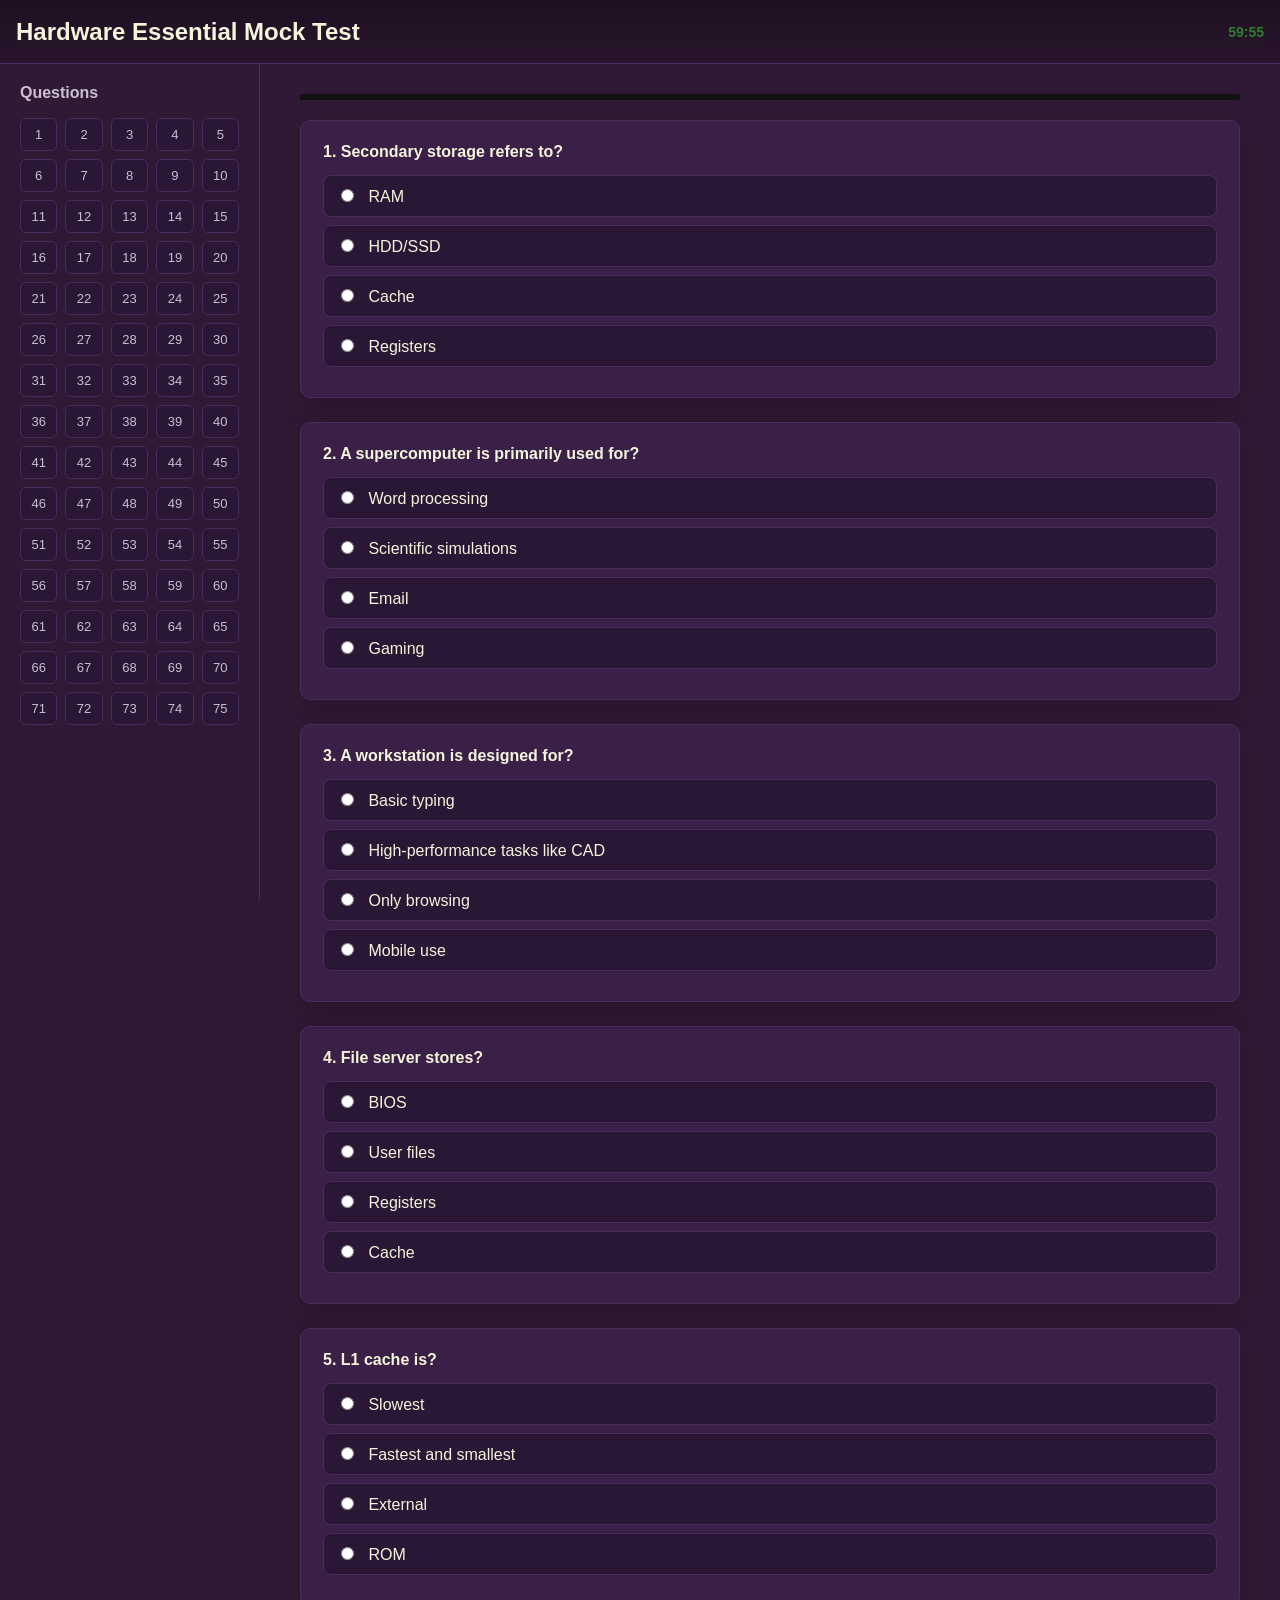
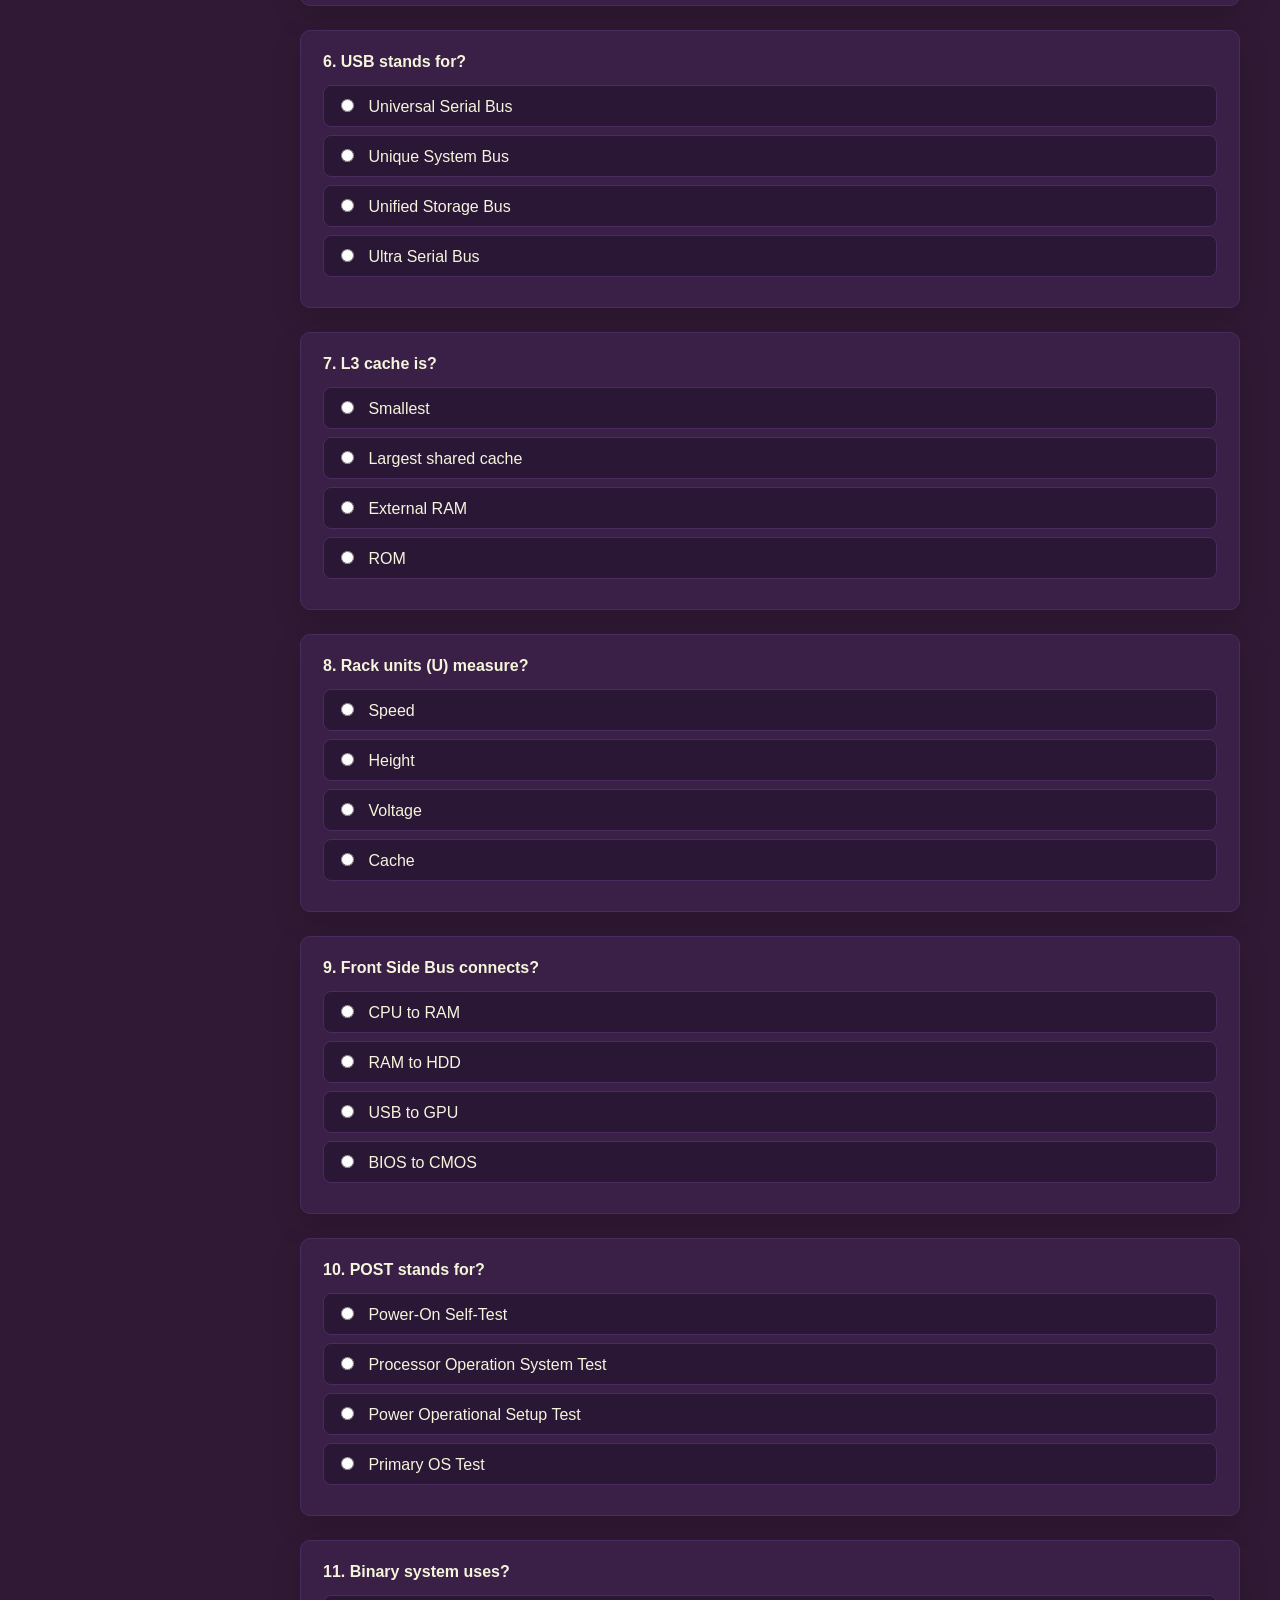
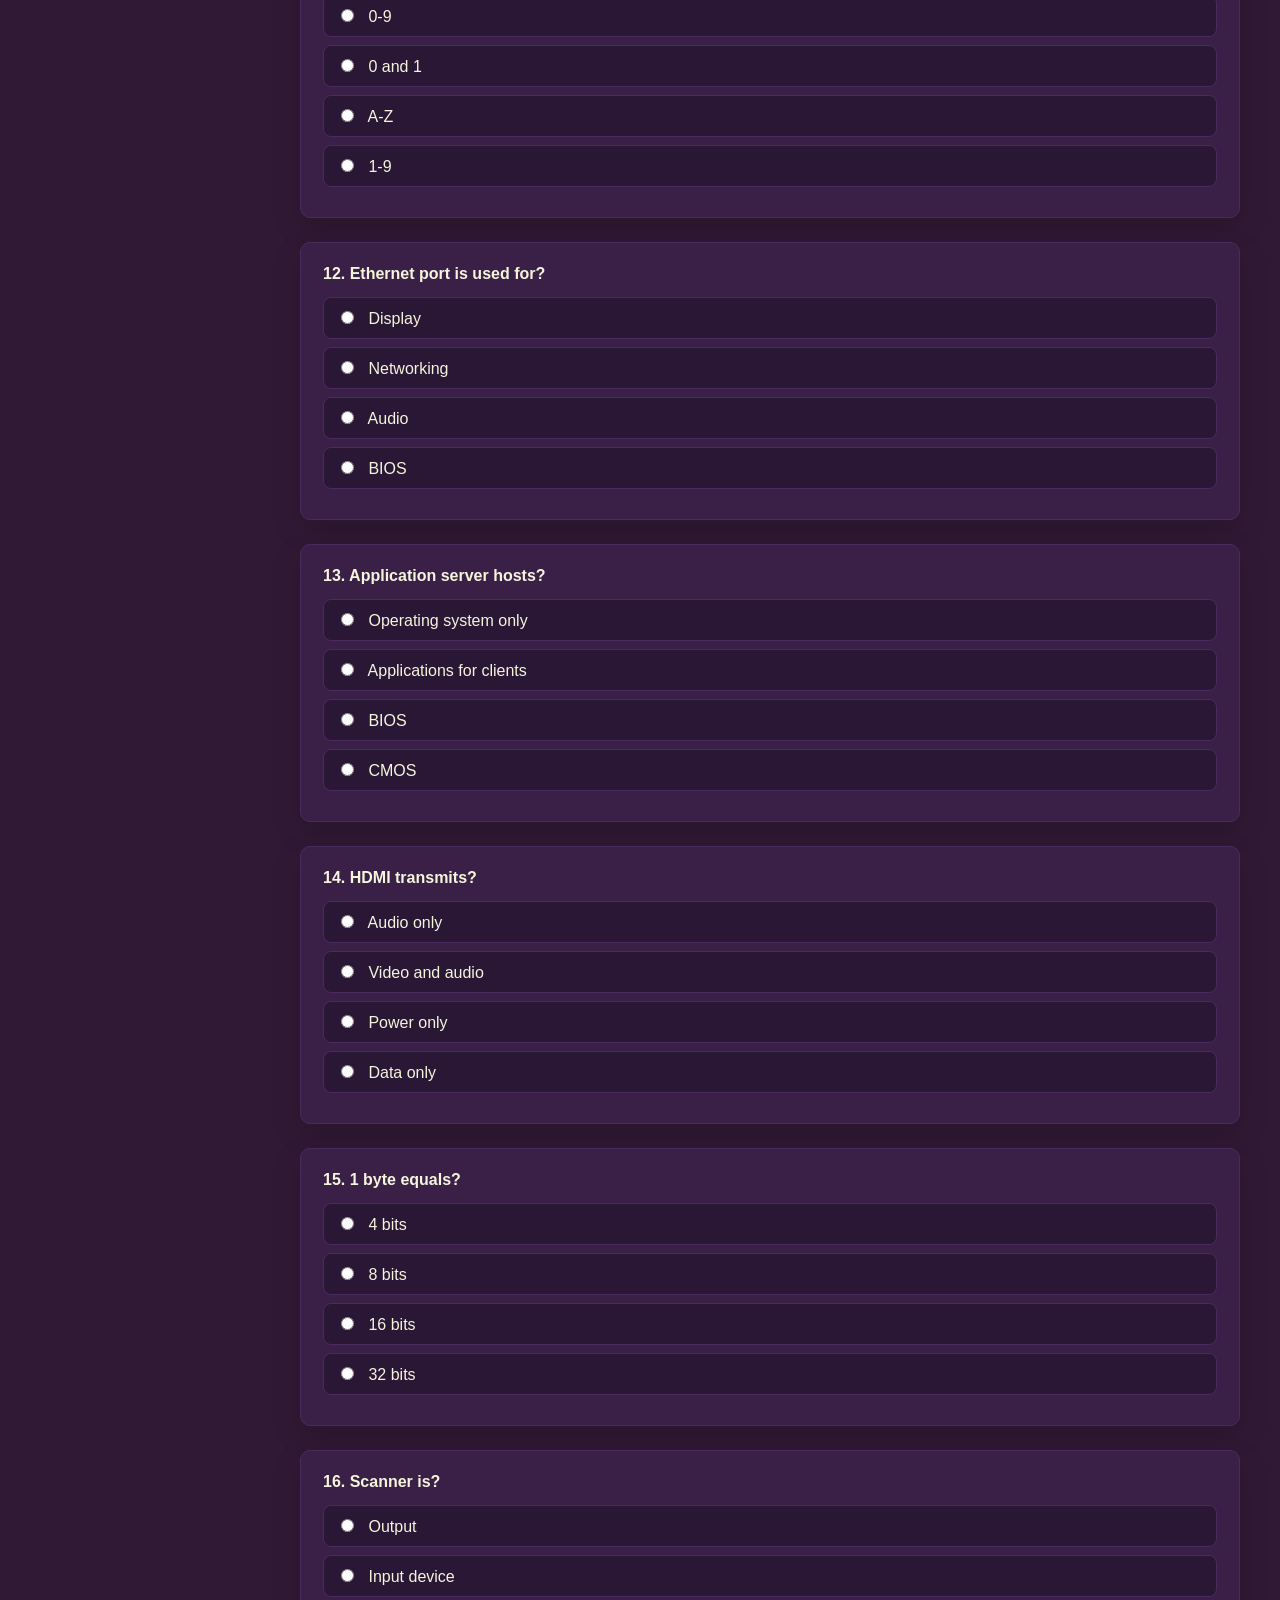
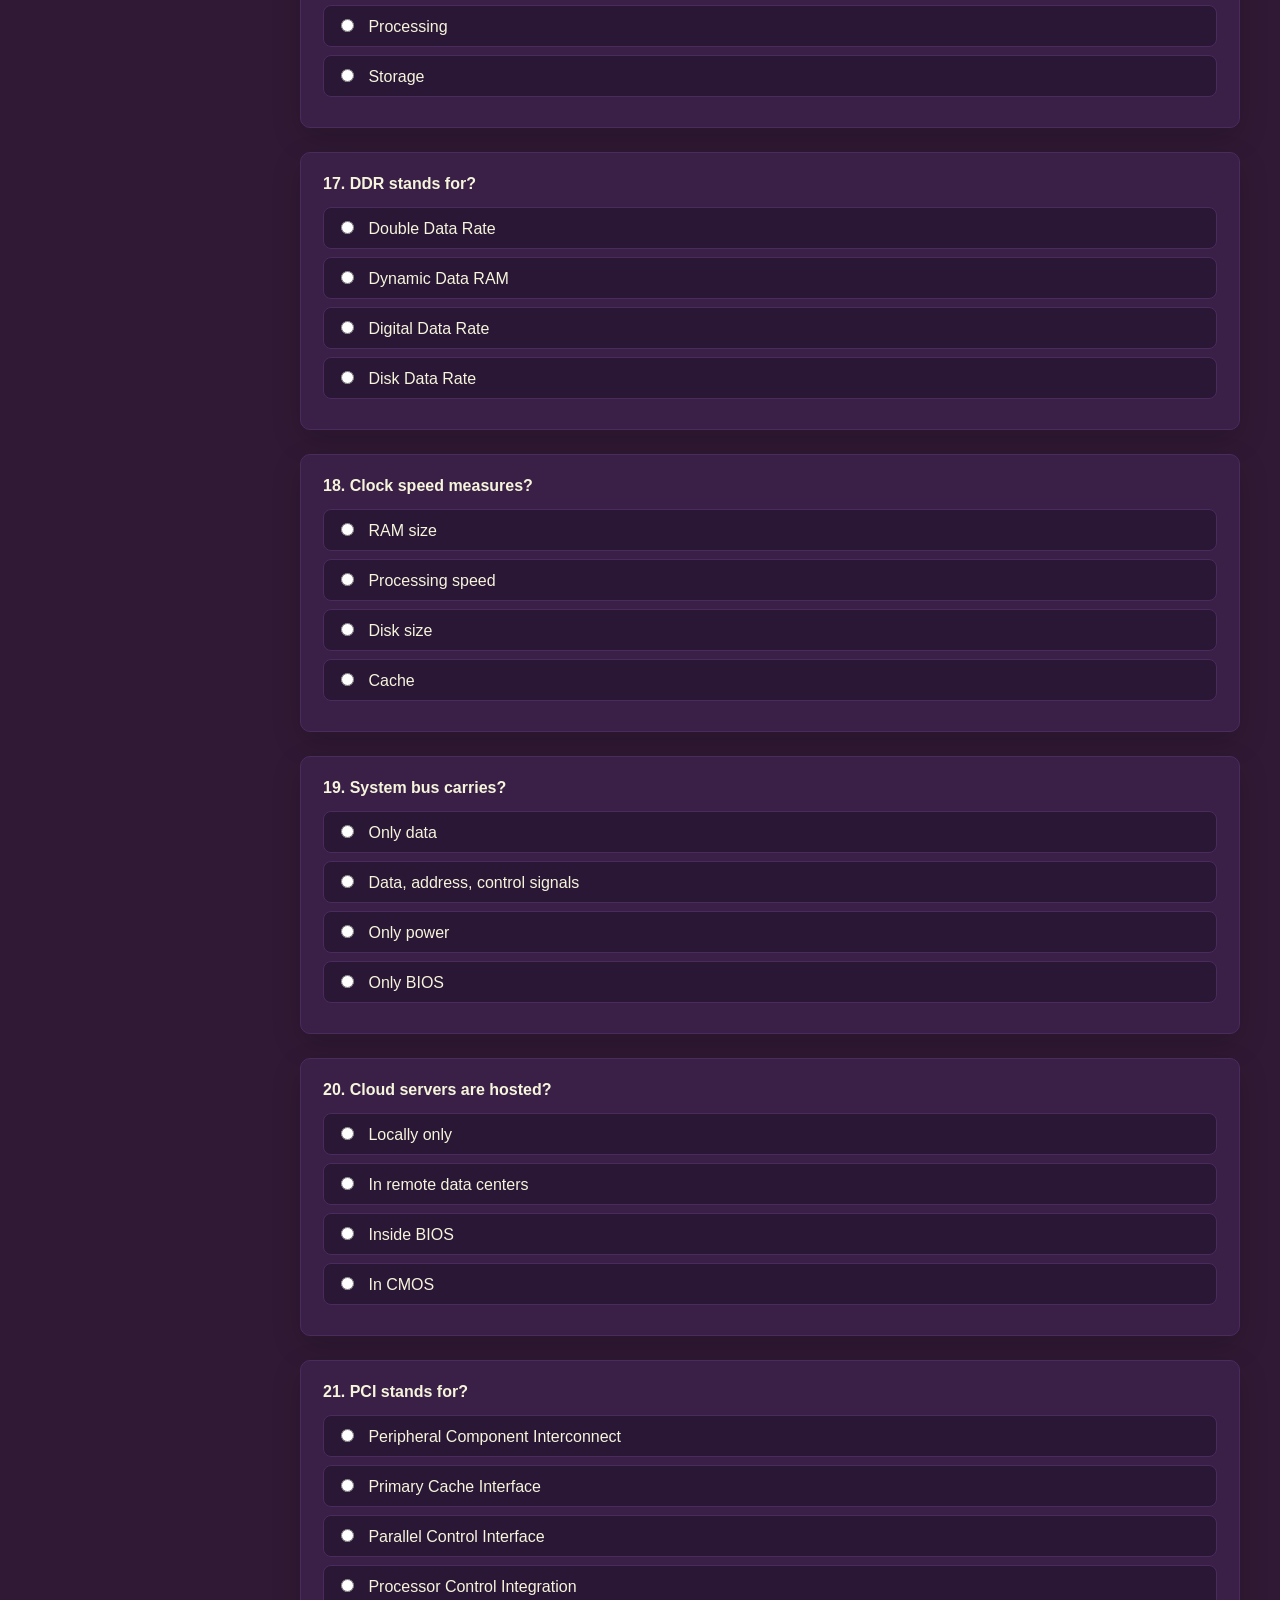
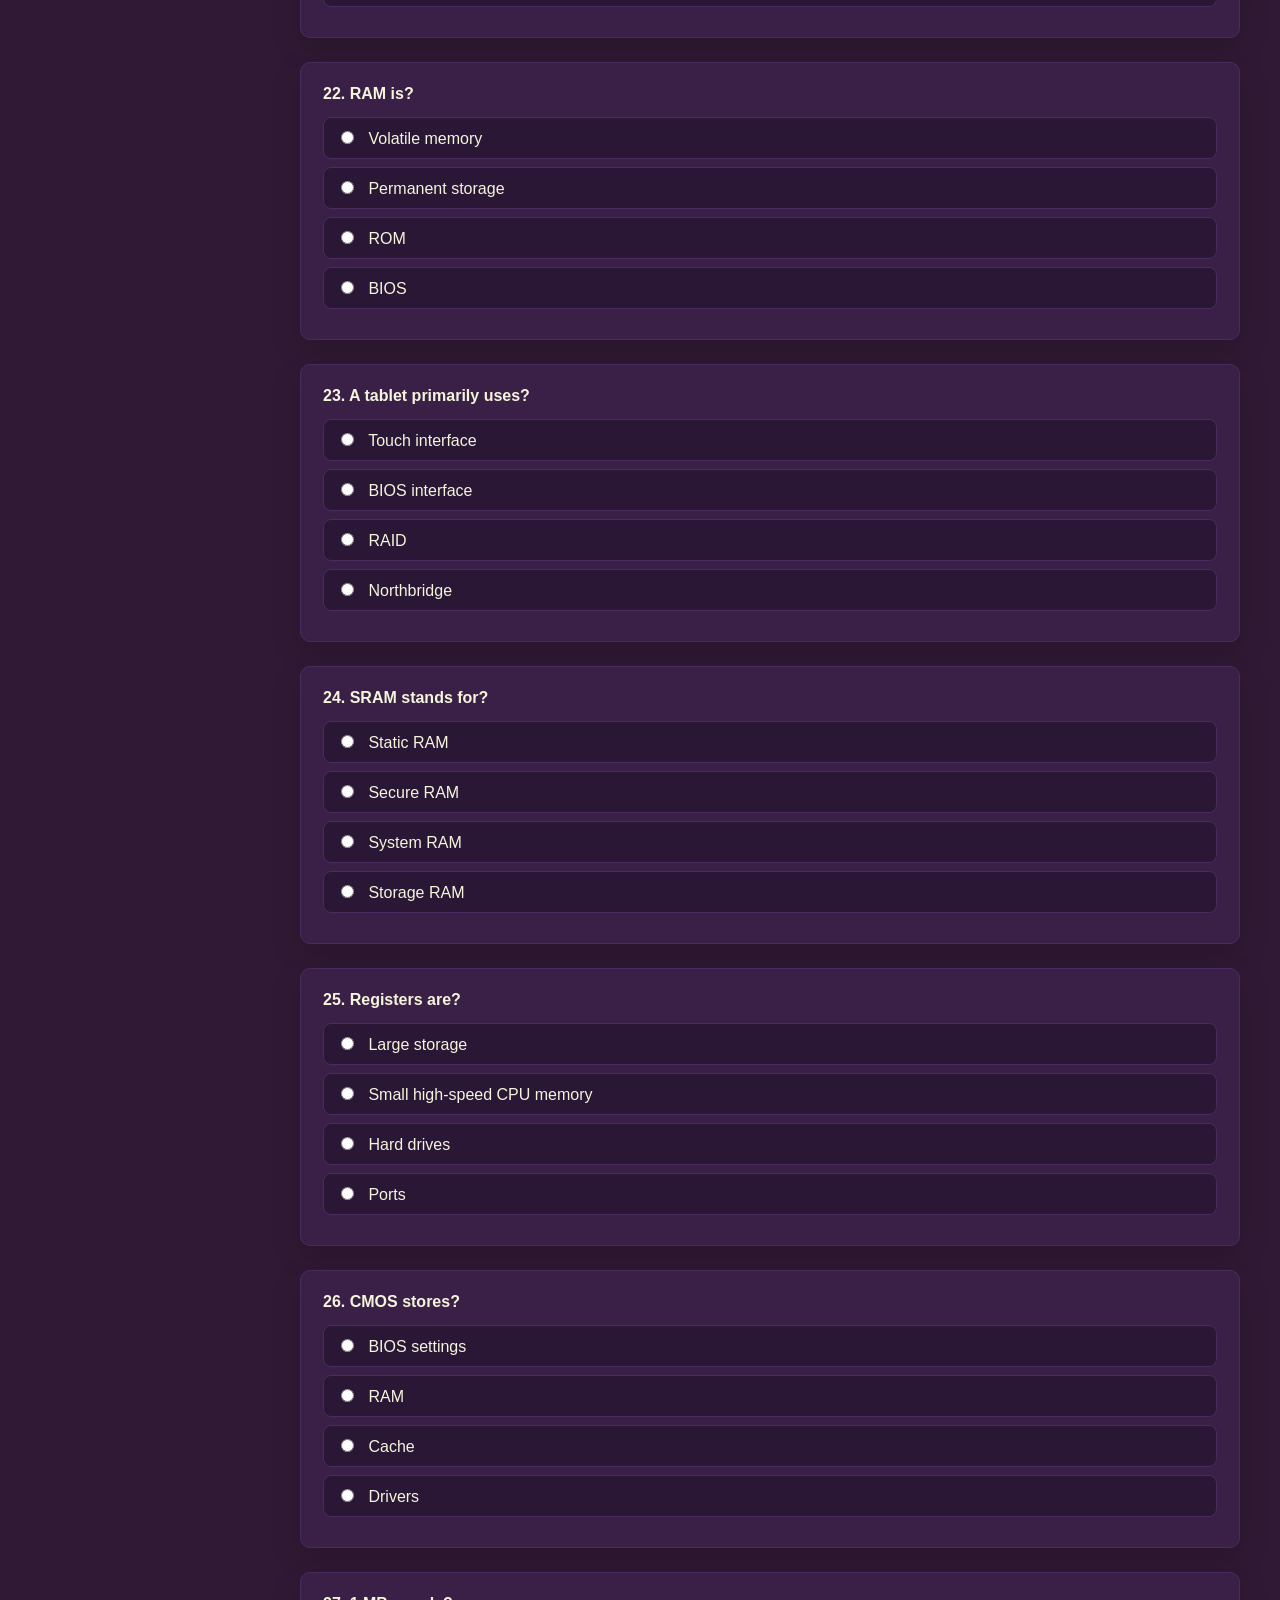
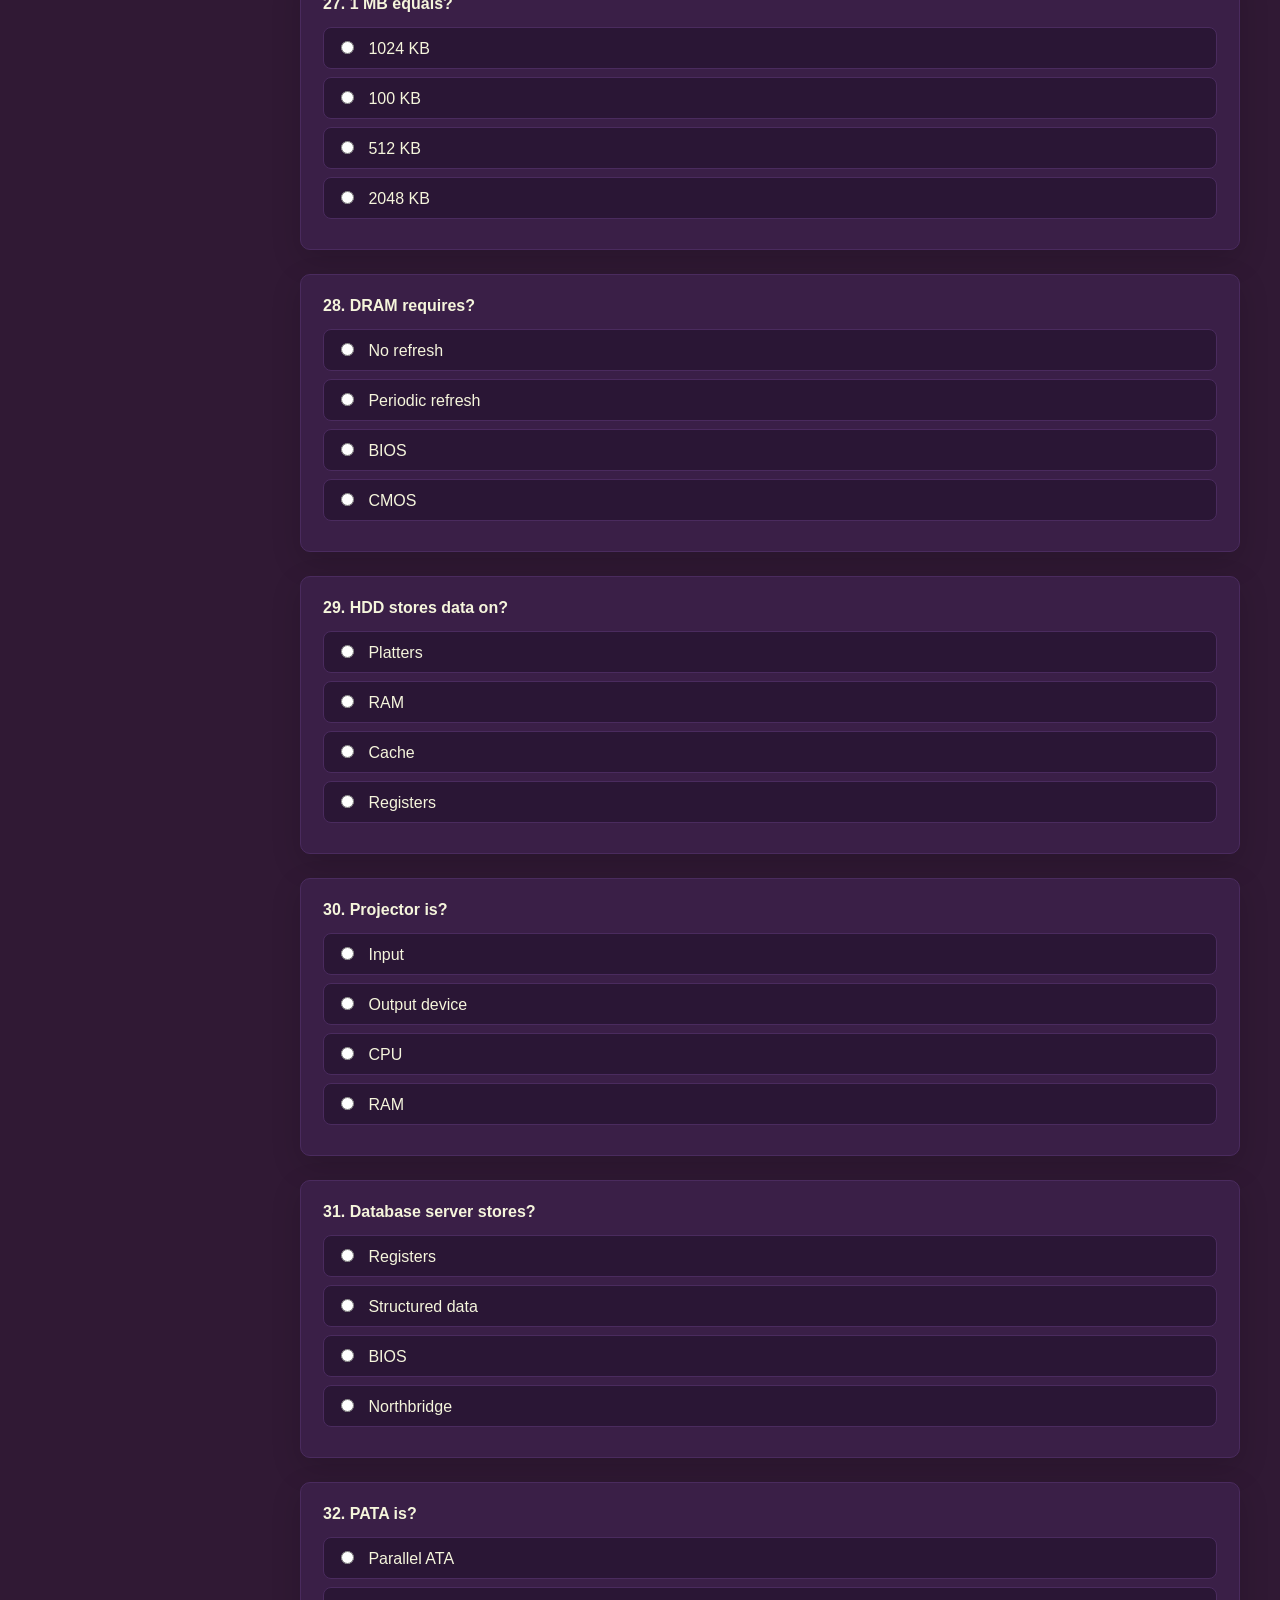
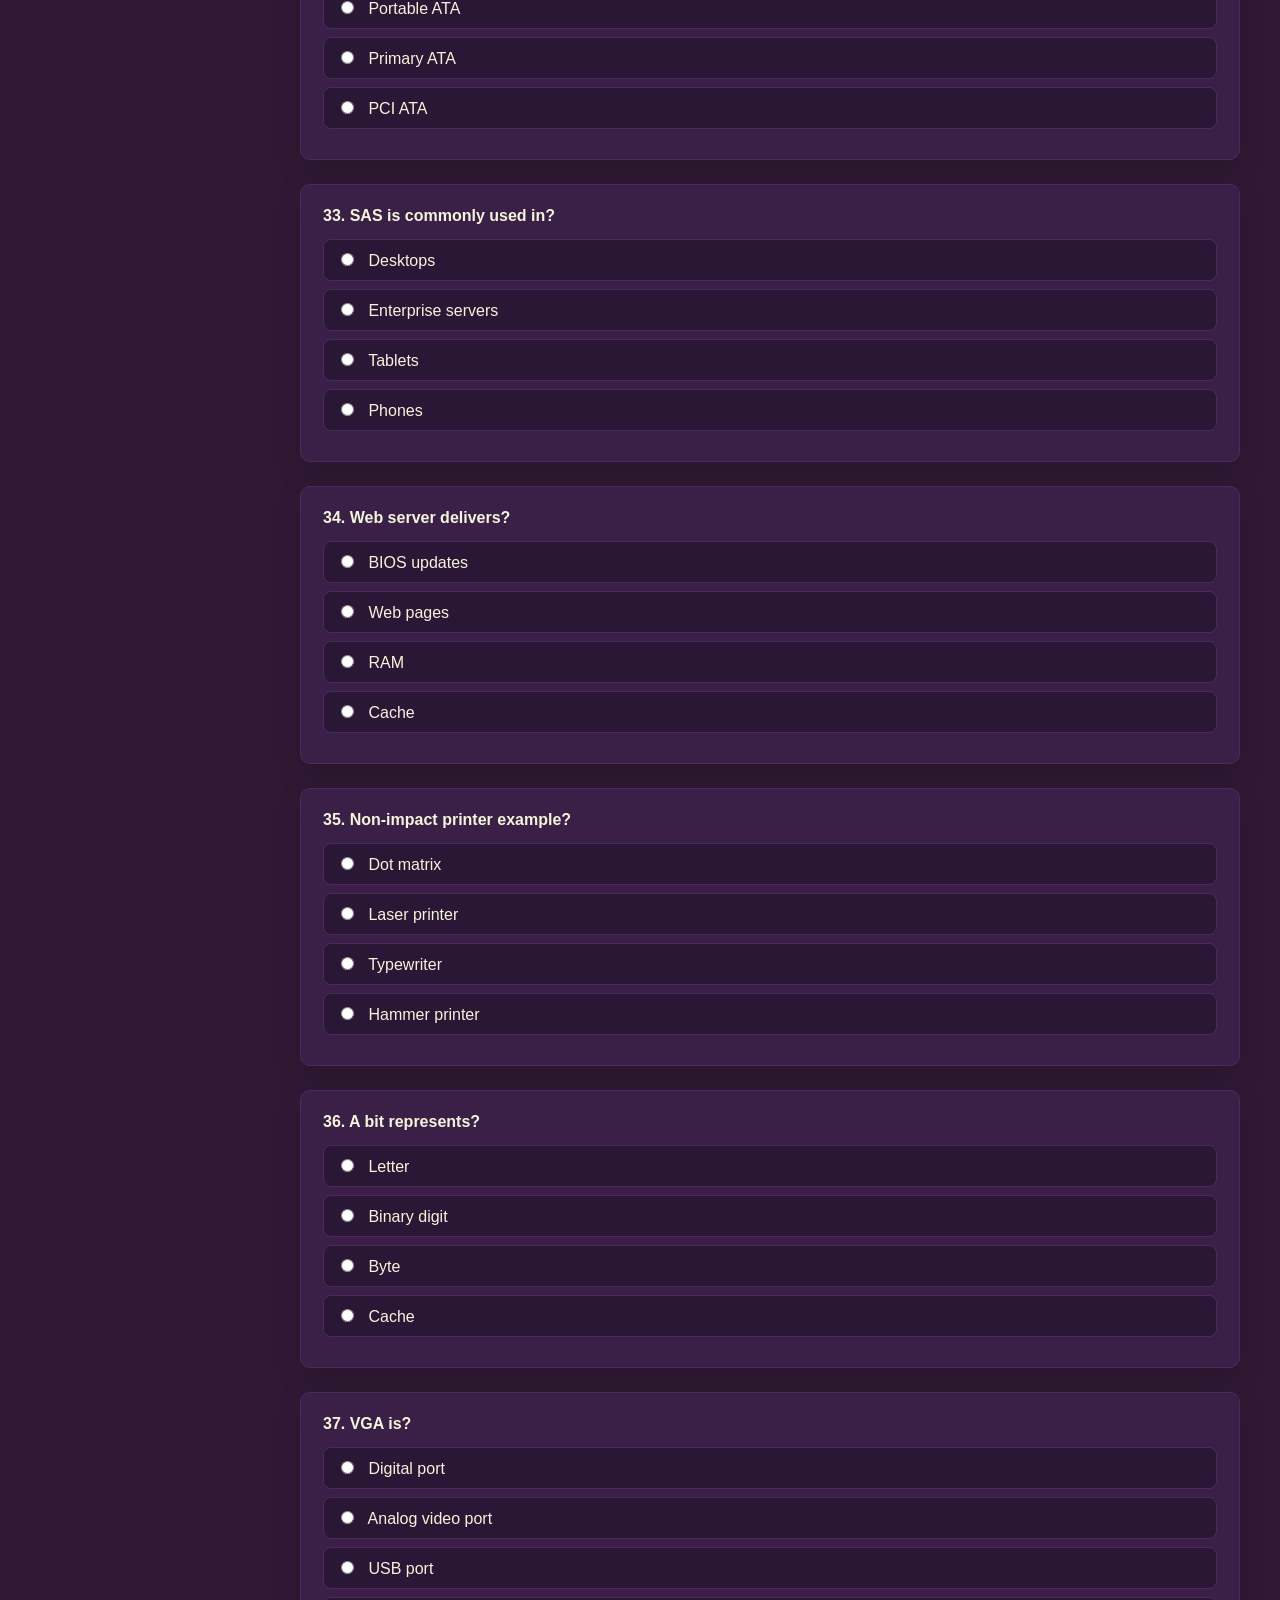
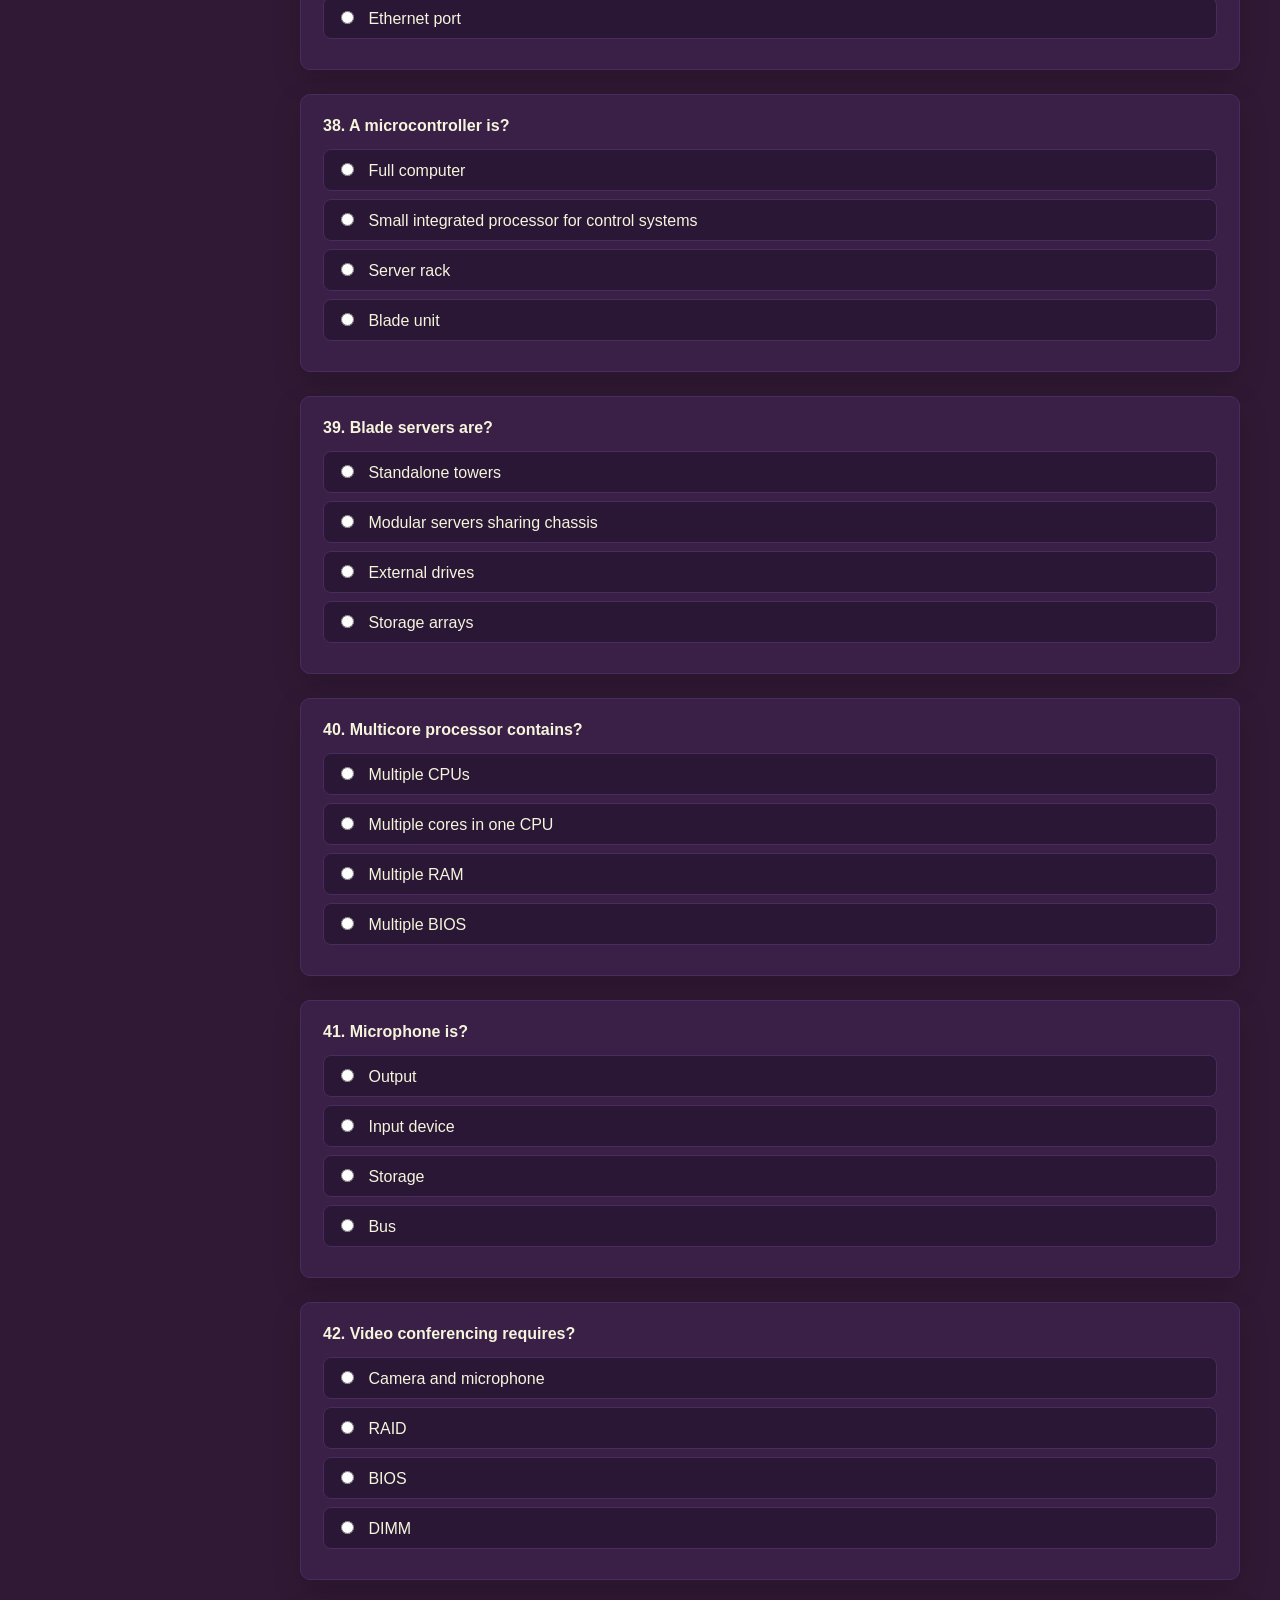
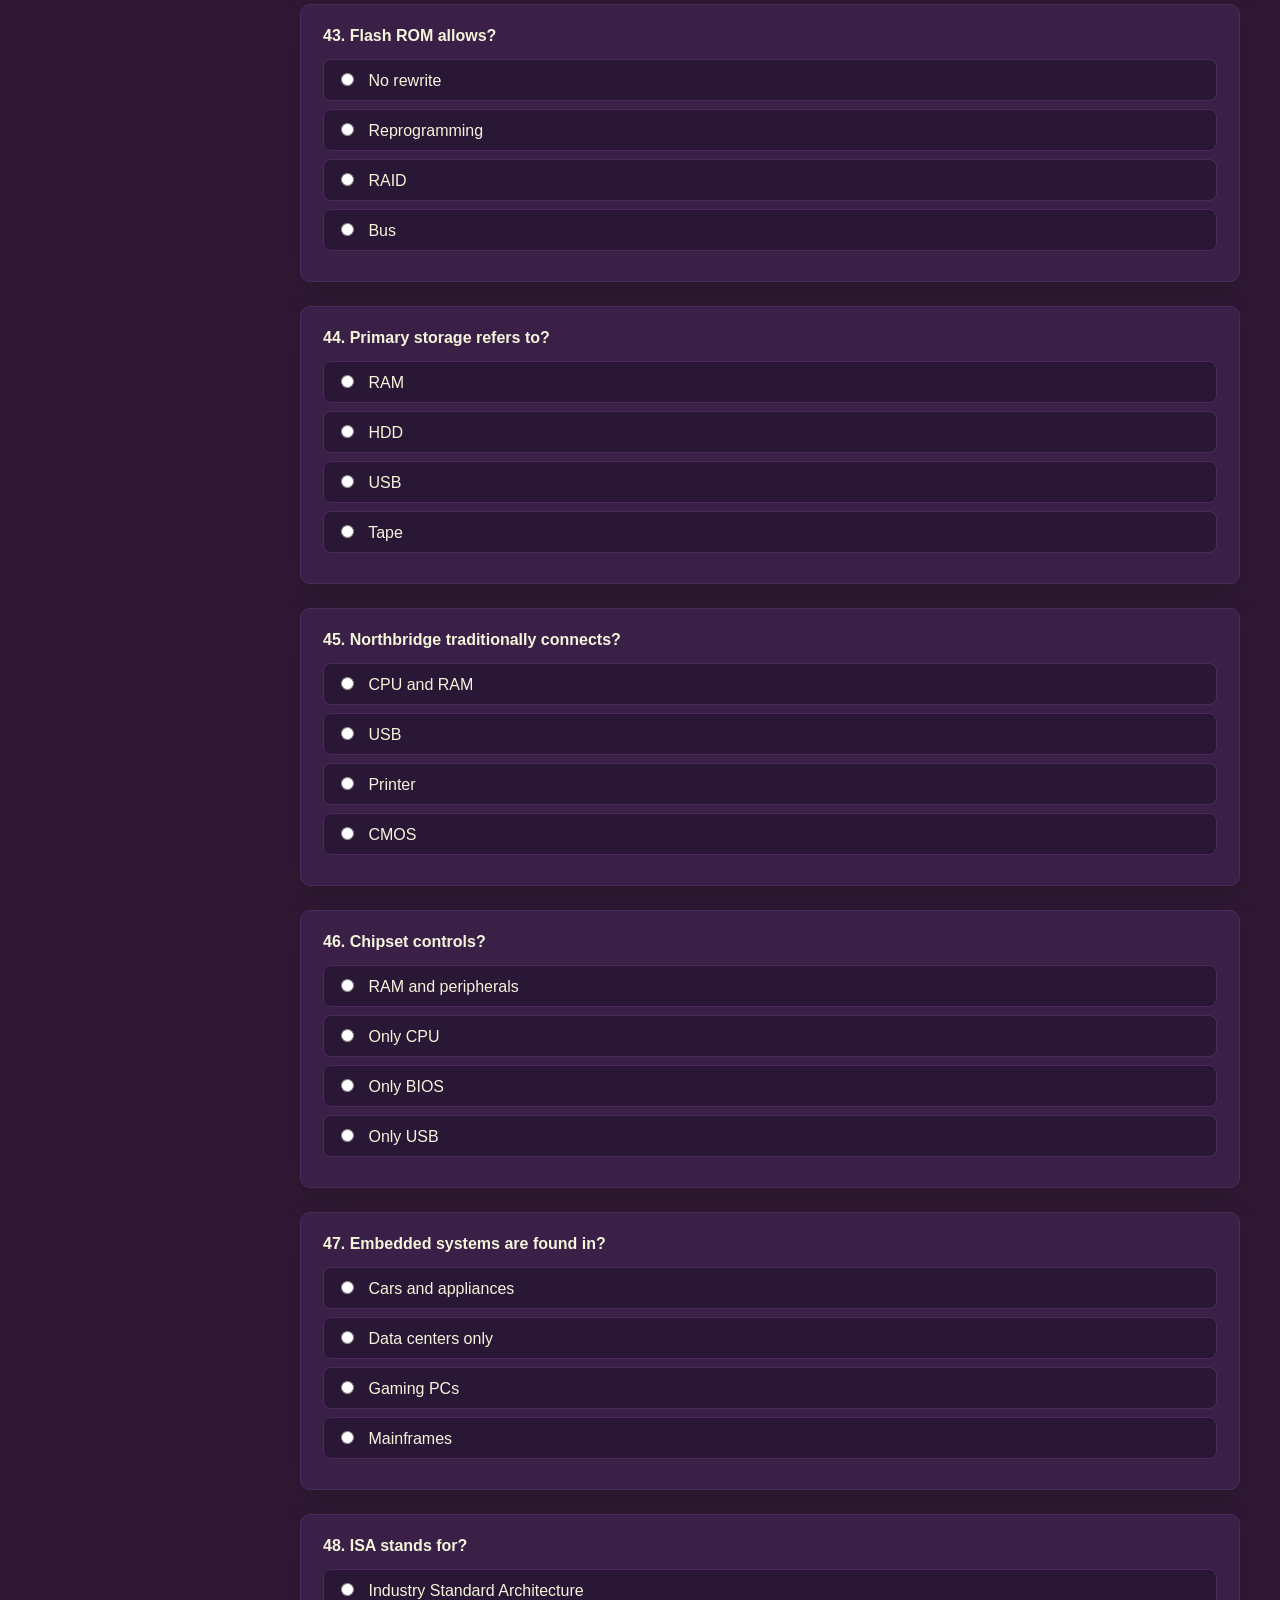
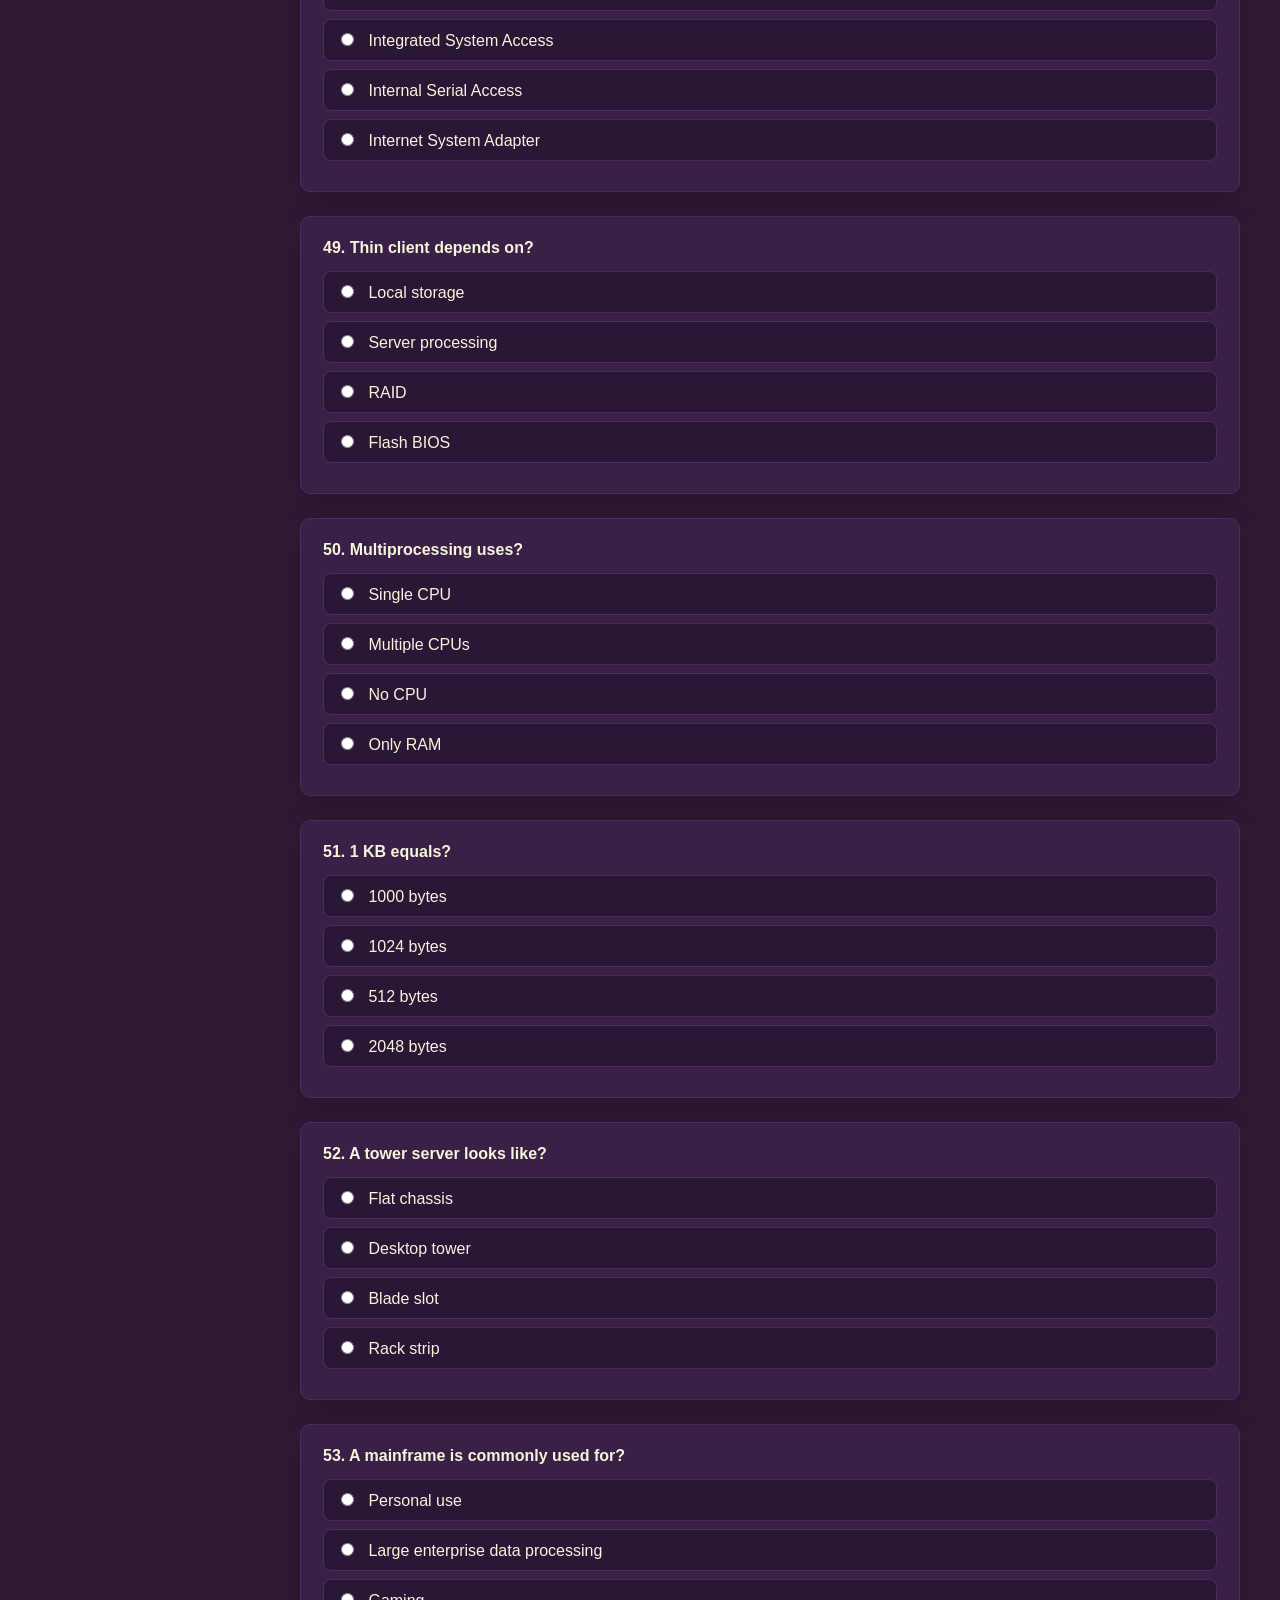
==== hardware.html @ 7cf54ef8 "Add files via upload" ====
<!DOCTYPE html>
<html lang="en">
<head>
<meta charset="UTF-8">
<title>Hardware Essential – Interactive Mock Test</title>

<style>
:root{
/* LIGHT MODE */
--bg:#F5F5DC;
--card:#ffffff;
--panel:#f1f1e6;
--border:#d6d6c8;

--text:#301934;
--muted:#6b5f73;

--accent:#9F2B68;
--cta:#CC5500;

/* STATUS */
--green:#2e7d32;
--red:#c62828;
--yellow:#CC5500;
}

/* DARK MODE */
[data-theme="dark"]{
--bg:#301934;
--card:#3a1f47;
--panel:#2a1635;
--border:#4a2b5e;

--text:#F5F5DC;
--muted:#cbbfd1;

--accent:#9F2B68;
--cta:#CC5500;
}
*{box-sizing:border-box}
body{
margin:0;font-family:Inter,Segoe UI,Arial,sans-serif;
background:var(--bg);color:var(--text);
}
header{
  position:sticky;
  top:0;
  z-index:100;

  display:flex;
  justify-content:space-between;
  align-items:center;

  padding:6px 16px;        /* 🔑 small padding */
  height:64px;             /* 🔑 fixed compact height */

  background:linear-gradient(
    180deg,
    rgba(0,0,0,0.35),
    rgba(0,0,0,0.15)
  );

  border-bottom:1px solid var(--border);
  backdrop-filter:blur(8px);
}
.timer{color:var(--green);font-weight:600;font-size:18px}
main{display:flex;max-width:1300px;margin:0 auto}
aside{
width:260px;border-right:1px solid var(--border);
padding:20px;position:sticky;top:64px;height:calc(100vh - 64px);overflow:auto;
}
aside h3{margin-top:0;font-size:16px;color:var(--muted)}
.grid{
display:grid;grid-template-columns:repeat(5,1fr);gap:8px;
}
.nav-btn{
padding:8px;border-radius:6px;border:1px solid var(--border);
background:var(--panel);color:var(--muted);cursor:pointer;
font-size:13px;text-align:center;
}
.nav-btn.answered{border-color:var(--yellow);color:var(--yellow)}
.nav-btn.correct{border-color:var(--green);color:var(--green)}
.nav-btn.wrong{border-color:var(--red);color:var(--red)}
section{
flex:1;padding:30px 40px;
}
.progress{
height:6px;background:#111;border-radius:6px;overflow:hidden;margin-bottom:20px;
}
.progress div{
height:100%;width:0;background:linear-gradient(90deg,#2ec866,#1ba94c);
transition:.3s;
}
.question{
background:var(--card);border:1px solid var(--border);
border-radius:10px;padding:22px;margin-bottom:24px;
}
.question b{display:block;margin-bottom:14px}
.options label{
display:block;padding:10px 12px;margin-bottom:8px;
border-radius:8px;background:var(--panel);
border:1px solid var(--border);cursor:pointer;transition:.2s;
}
.options label:hover{border-color:var(--green)}
input{margin-right:10px;accent-color:var(--green)}
.solution{
display:none;margin-top:14px;padding:14px;
background:var(--panel);border-left:4px solid var(--border);
border-radius:8px;color:var(--muted);font-size:14px;
}
.correct{border-left-color:var(--green)}
.wrong{border-left-color:var(--red)}
button{
display:block;margin:50px auto;padding:14px 48px;
font-size:16px;font-weight:600;
background:linear-gradient(135deg,#2ec866,#1ba94c);
color:#06130c;border:none;border-radius:8px;cursor:pointer;
}
.result{
display:none;background:var(--card);border-left:6px solid var(--green);
padding:26px;border-radius:10px;margin-bottom:40px;
}
button:hover{
  transform:translateY(-1px);
  box-shadow:0 6px 18px rgba(0,0,0,.2);
}

.nav-btn{
  transition:.2s ease;
}

.nav-btn:hover{
  background:var(--accent);
  color:#fff;
  border-color:var(--accent);
}

.options label{
  transition:.2s ease;
}

.options input:checked + span{
  color:var(--accent);
}

.question{
  box-shadow:0 10px 30px rgba(0,0,0,.15);
}
header b{
  font-size:24px;
  font-weight:600;
}

.timer{
  font-size:14px;
  font-weight:600;
}
</style>
</head>

<body data-theme="dark">

<header>
  <b>Hardware Essential Mock Test</b>
  <div class="timer" id="timer">60:00</div>
</header>

<main>
  <aside>
    <h3>Questions</h3>
    <div class="grid" id="nav"></div>
  </aside>

  <section>
    <div class="progress"><div id="progressBar"></div></div>
    <div id="result" class="result"></div>
    <form id="quizForm"></form>
  </section>
</main>

<script>
/* TIMER */
let time=3600,submitted=false;
const timerEl=document.getElementById("timer");

const timer=setInterval(()=>{
  time--;
  timerEl.textContent=
    String(Math.floor(time/60)).padStart(2,'0')+":"+
    String(time%60).padStart(2,'0');

  if(time<=0 && !submitted){
    clearInterval(timer);
    submitQuiz(true);
  }
},1000);

/* QUESTIONS */
const questions = [

/* ================= TYPES OF COMPUTERS (1–10) ================= */

["A supercomputer is primarily used for?",
["Word processing","Scientific simulations","Email","Gaming"],
1,
"Supercomputers perform complex calculations such as weather modeling and scientific research."],

["A workstation is designed for?",
["Basic typing","High-performance tasks like CAD","Only browsing","Mobile use"],
1,
"Workstations are optimized for engineering, graphics, and heavy processing."],

["A mainframe is commonly used for?",
["Personal use","Large enterprise data processing","Gaming","Web browsing"],
1,
"Mainframes handle high-volume transaction processing."],

["A desktop computer is?",
["Portable device","Stationary personal computer","Supercomputer","Blade server"],
1,
"A desktop is a personal stationary computer."],

["A laptop is also called?",
["Tower","Notebook","Blade","Rack server"],
1,
"Laptop computers are portable and also known as notebooks."],

["Embedded systems are found in?",
["Cars and appliances","Data centers only","Gaming PCs","Mainframes"],
0,
"Embedded systems are integrated into devices like cars and microwaves."],

["A tablet primarily uses?",
["Touch interface","BIOS interface","RAID","Northbridge"],
0,
"Tablets are touch-based portable devices."],

["Thin client depends on?",
["Local storage","Server processing","RAID","Flash BIOS"],
1,
"Thin clients rely on server-side computing."],

["Cloud servers are hosted?",
["Locally only","In remote data centers","Inside BIOS","In CMOS"],
1,
"Cloud servers operate from remote data centers."],

["A microcontroller is?",
["Full computer","Small integrated processor for control systems","Server rack","Blade unit"],
1,
"Microcontrollers are compact processors used in embedded systems."],

/* ================= TYPES OF SERVERS (11–20) ================= */

["A tower server looks like?",
["Flat chassis","Desktop tower","Blade slot","Rack strip"],
1,
"Tower servers resemble desktop towers."],

["Rack servers are mounted in?",
["Tower cases","Server racks","Motherboards","Northbridge"],
1,
"Rack servers are installed in standardized racks."],

["Blade servers are?",
["Standalone towers","Modular servers sharing chassis","External drives","Storage arrays"],
1,
"Blade servers share power and cooling inside a chassis."],

["Which server type saves space most efficiently?",
["Tower","Blade","Desktop","Laptop"],
1,
"Blade servers maximize space efficiency."],

["Rack units (U) measure?",
["Speed","Height","Voltage","Cache"],
1,
"Rack units measure vertical height in racks."],

["File server stores?",
["BIOS","User files","Registers","Cache"],
1,
"File servers store shared data."],

["Print server manages?",
["RAM","Printer queues","CPU cache","BIOS"],
1,
"Print servers manage network printers."],

["Application server hosts?",
["Operating system only","Applications for clients","BIOS","CMOS"],
1,
"Application servers run client-accessed applications."],

["Web server delivers?",
["BIOS updates","Web pages","RAM","Cache"],
1,
"Web servers serve web content."],

["Database server stores?",
["Registers","Structured data","BIOS","Northbridge"],
1,
"Database servers manage structured databases."],

/* ================= BITS & BYTES (21–25) ================= */

["1 byte equals?",
["4 bits","8 bits","16 bits","32 bits"],
1,
"A byte consists of 8 bits."],

["1 KB equals?",
["1000 bytes","1024 bytes","512 bytes","2048 bytes"],
1,
"Kilobyte in computing equals 1024 bytes."],

["Binary system uses?",
["0-9","0 and 1","A-Z","1-9"],
1,
"Binary uses only 0 and 1."],

["A bit represents?",
["Letter","Binary digit","Byte","Cache"],
1,
"A bit is the smallest unit of data."],

["1 MB equals?",
["1024 KB","100 KB","512 KB","2048 KB"],
0,
"1 Megabyte equals 1024 Kilobytes."],

/* ================= CPU & PROCESSING (26–40) ================= */

["CPU stands for?",
["Central Processing Unit","Computer Power Unit","Core Processing Utility","Control Processing Unit"],
0,
"CPU executes instructions."],

["Clock speed measures?",
["RAM size","Processing speed","Disk size","Cache"],
1,
"Clock speed indicates cycles per second."],

["Registers are?",
["Large storage","Small high-speed CPU memory","Hard drives","Ports"],
1,
"Registers store immediate data for CPU."],

["L1 cache is?",
["Slowest","Fastest and smallest","External","ROM"],
1,
"L1 cache is closest and fastest."],

["L3 cache is?",
["Smallest","Largest shared cache","External RAM","ROM"],
1,
"L3 cache is larger shared among cores."],

["Multicore processor contains?",
["Multiple CPUs","Multiple cores in one CPU","Multiple RAM","Multiple BIOS"],
1,
"Multicore has several cores in one chip."],

["Multiprocessing uses?",
["Single CPU","Multiple CPUs","No CPU","Only RAM"],
1,
"Multiprocessing uses multiple physical processors."],

["Front Side Bus connects?",
["CPU to RAM","RAM to HDD","USB to GPU","BIOS to CMOS"],
0,
"FSB connects CPU to main memory."],

["System bus carries?",
["Only data","Data, address, control signals","Only power","Only BIOS"],
1,
"System bus transmits data and control signals."],

["Northbridge traditionally connects?",
["CPU and RAM","USB","Printer","CMOS"],
0,
"Northbridge handled CPU-RAM communication."],

/* ================= MEMORY (41–55) ================= */

["RAM is?",
["Volatile memory","Permanent storage","ROM","BIOS"],
0,
"RAM loses data when power off."],

["SRAM stands for?",
["Static RAM","Secure RAM","System RAM","Storage RAM"],
0,
"SRAM does not require refresh cycles."],

["DRAM requires?",
["No refresh","Periodic refresh","BIOS","CMOS"],
1,
"DRAM requires refresh to retain data."],

["DDR stands for?",
["Double Data Rate","Dynamic Data RAM","Digital Data Rate","Disk Data Rate"],
0,
"DDR transfers data twice per cycle."],

["DIMM stands for?",
["Dual Inline Memory Module","Direct Internal Memory Module","Data Integrated Memory Module","Dynamic Inline Module"],
0,
"DIMM is modern memory module type."],

["SIMM stands for?",
["Single Inline Memory Module","System Inline Module","Secure Internal Module","Static Internal Memory"],
0,
"SIMM is older memory module."],

["ROM is?",
["Writable","Read-only memory","Cache","RAM"],
1,
"ROM stores firmware."],

["Flash ROM allows?",
["No rewrite","Reprogramming","RAID","Bus"],
1,
"Flash ROM can be updated."],

["CMOS stores?",
["BIOS settings","RAM","Cache","Drivers"],
0,
"CMOS stores BIOS configuration settings."],

["POST stands for?",
["Power-On Self-Test","Processor Operation System Test","Power Operational Setup Test","Primary OS Test"],
0,
"POST checks hardware during startup."],

/* ================= STORAGE (56–75) ================= */

["HDD stores data on?",
["Platters","RAM","Cache","Registers"],
0,
"HDD uses magnetic platters."],

["SSD uses?",
["Moving parts","Flash memory","Platters","Tape"],
1,
"SSD uses solid-state flash storage."],

["SATA is?",
["Old parallel","Serial interface","Cache","Bus"],
1,
"SATA is serial storage interface."],

["PATA is?",
["Parallel ATA","Portable ATA","Primary ATA","PCI ATA"],
0,
"PATA is older parallel interface."],

["SAS is commonly used in?",
["Desktops","Enterprise servers","Tablets","Phones"],
1,
"SAS is enterprise-grade interface."],

["NVMe connects via?",
["SATA","PCIe","USB","IDE"],
1,
"NVMe uses PCIe for high-speed access."],

["Primary storage refers to?",
["RAM","HDD","USB","Tape"],
0,
"Primary storage is main memory (RAM)."],

["Secondary storage refers to?",
["RAM","HDD/SSD","Cache","Registers"],
1,
"Secondary storage retains data permanently."],

["RAID 1 provides?",
["Striping","Mirroring","Parity","None"],
1,
"RAID 1 mirrors data for redundancy."],

["RAID 0 provides?",
["Redundancy","Performance","Parity","Backup"],
1,
"RAID 0 improves speed without redundancy."],

/* ================= PORTS & PERIPHERALS (76–90) ================= */

["USB stands for?",
["Universal Serial Bus","Unique System Bus","Unified Storage Bus","Ultra Serial Bus"],
0,
"USB is common connection interface."],

["HDMI transmits?",
["Audio only","Video and audio","Power only","Data only"],
1,
"HDMI carries digital video and audio."],

["VGA is?",
["Digital port","Analog video port","USB port","Ethernet port"],
1,
"VGA transmits analog video signals."],

["Ethernet port is used for?",
["Display","Networking","Audio","BIOS"],
1,
"Ethernet connects to network."],

["Serial port transmits?",
["Parallel data","One bit at time","Audio","Video"],
1,
"Serial sends data sequentially."],

["Parallel port sends?",
["One bit","Multiple bits simultaneously","No data","Video"],
1,
"Parallel sends multiple bits."],

["Keyboard is?",
["Output","Input","Processing","Storage"],
1,
"Keyboard inputs data."],

["Monitor is?",
["Input","Output","Storage","Processing"],
1,
"Monitor displays output."],

["Scanner is?",
["Output","Input device","Processing","Storage"],
1,
"Scanner captures images."],

["Impact printer example?",
["Laser","Dot matrix","Inkjet","Thermal"],
1,
"Dot matrix is impact printer."],

/* ================= ADVANCED & MANAGEMENT (91–100) ================= */

["Non-impact printer example?",
["Dot matrix","Laser printer","Typewriter","Hammer printer"],
1,
"Laser printer is non-impact."],

["Projector is?",
["Input","Output device","CPU","RAM"],
1,
"Projector displays output."],

["Microphone is?",
["Output","Input device","Storage","Bus"],
1,
"Microphone captures sound."],

["Video conferencing requires?",
["Camera and microphone","RAID","BIOS","DIMM"],
0,
"Camera and mic needed."],

["ILO stands for?",
["Integrated Lights-Out","Internal LAN Output","Internet Local Option","Integrated Local Operation"],
0,
"iLO allows remote server management."],

["ISA stands for?",
["Industry Standard Architecture","Integrated System Access","Internal Serial Access","Internet System Adapter"],
0,
"ISA is older expansion bus."],

["PCI stands for?",
["Peripheral Component Interconnect","Primary Cache Interface","Parallel Control Interface","Processor Control Integration"],
0,
"PCI connects expansion devices."],

["AGP was designed for?",
["Network cards","Graphics cards","Sound cards","RAM"],
1,
"AGP was graphics bus."],

["Chipset controls?",
["RAM and peripherals","Only CPU","Only BIOS","Only USB"],
0,
"Chipset manages communication between CPU, RAM, devices."],

["Southbridge traditionally handled?",
["CPU","I/O devices","Cache","Registers"],
1,
"Southbridge handled slower I/O operations."]
];
/* SHUFFLE */
questions.sort(()=>Math.random()-0.5);

/* RENDER */
const form=document.getElementById("quizForm");
const nav=document.getElementById("nav");

questions.forEach((q,i)=>{
  nav.innerHTML+=`
    <div class="nav-btn" id="nav${i}" onclick="go(${i})">${i+1}</div>
  `;

  form.innerHTML+=`
    <div class="question" id="q${i}">
      <b>${i+1}. ${q[0]}</b>
      <div class="options">
        ${q[1].map((o,j)=>`
          <label>
            <input type="radio" name="q${i}" value="${j}" onchange="mark(${i})">
            ${o}
          </label>
        `).join("")}
      </div>
      <div class="solution" id="sol${i}">
        <b>Answer:</b> ${q[1][q[2]]}<br>
        <b>Explanation:</b> ${q[3]}
      </div>
    </div>
  `;
});

form.innerHTML+=`<button type="button" onclick="submitQuiz()">Submit</button>`;

/* INTERACTION */
function go(i){
  document.getElementById("q"+i).scrollIntoView({behavior:"smooth"});
}

function mark(i){
  document.getElementById("nav"+i).classList.add("answered");
  updateProgress();
}

function updateProgress(){
  const done=document.querySelectorAll(".answered").length;
  document.getElementById("progressBar").style.width=
    (done/questions.length*100)+"%";
}

/* SUBMIT */
function submitQuiz(auto=false){
  submitted=true;
  clearInterval(timer);
  let score=0;

  questions.forEach((q,i)=>{
    const sel=document.querySelector(`input[name="q${i}"]:checked`);
    const sol=document.getElementById("sol"+i);
    const navBtn=document.getElementById("nav"+i);
    sol.style.display="block";

    if(sel && Number(sel.value)===q[2]){
      score++;
      sol.classList.add("correct");
      navBtn.className="nav-btn correct";
    }else{
      sol.classList.add("wrong");
      navBtn.className="nav-btn wrong";
    }
  });

  const res=document.getElementById("result");
  res.style.display="block";
  res.innerHTML=`
    <h2>Result</h2>
    <p><b>Score:</b> ${score}/${questions.length}</p>
    <p><b>Percentage:</b> ${(score/questions.length*100).toFixed(0)}%</p>
    ${auto?"<b>Auto-submitted (Time Over)</b>":""}
  `;
  window.scrollTo({top:0,behavior:"smooth"});
}
</script>

</body>
</html>
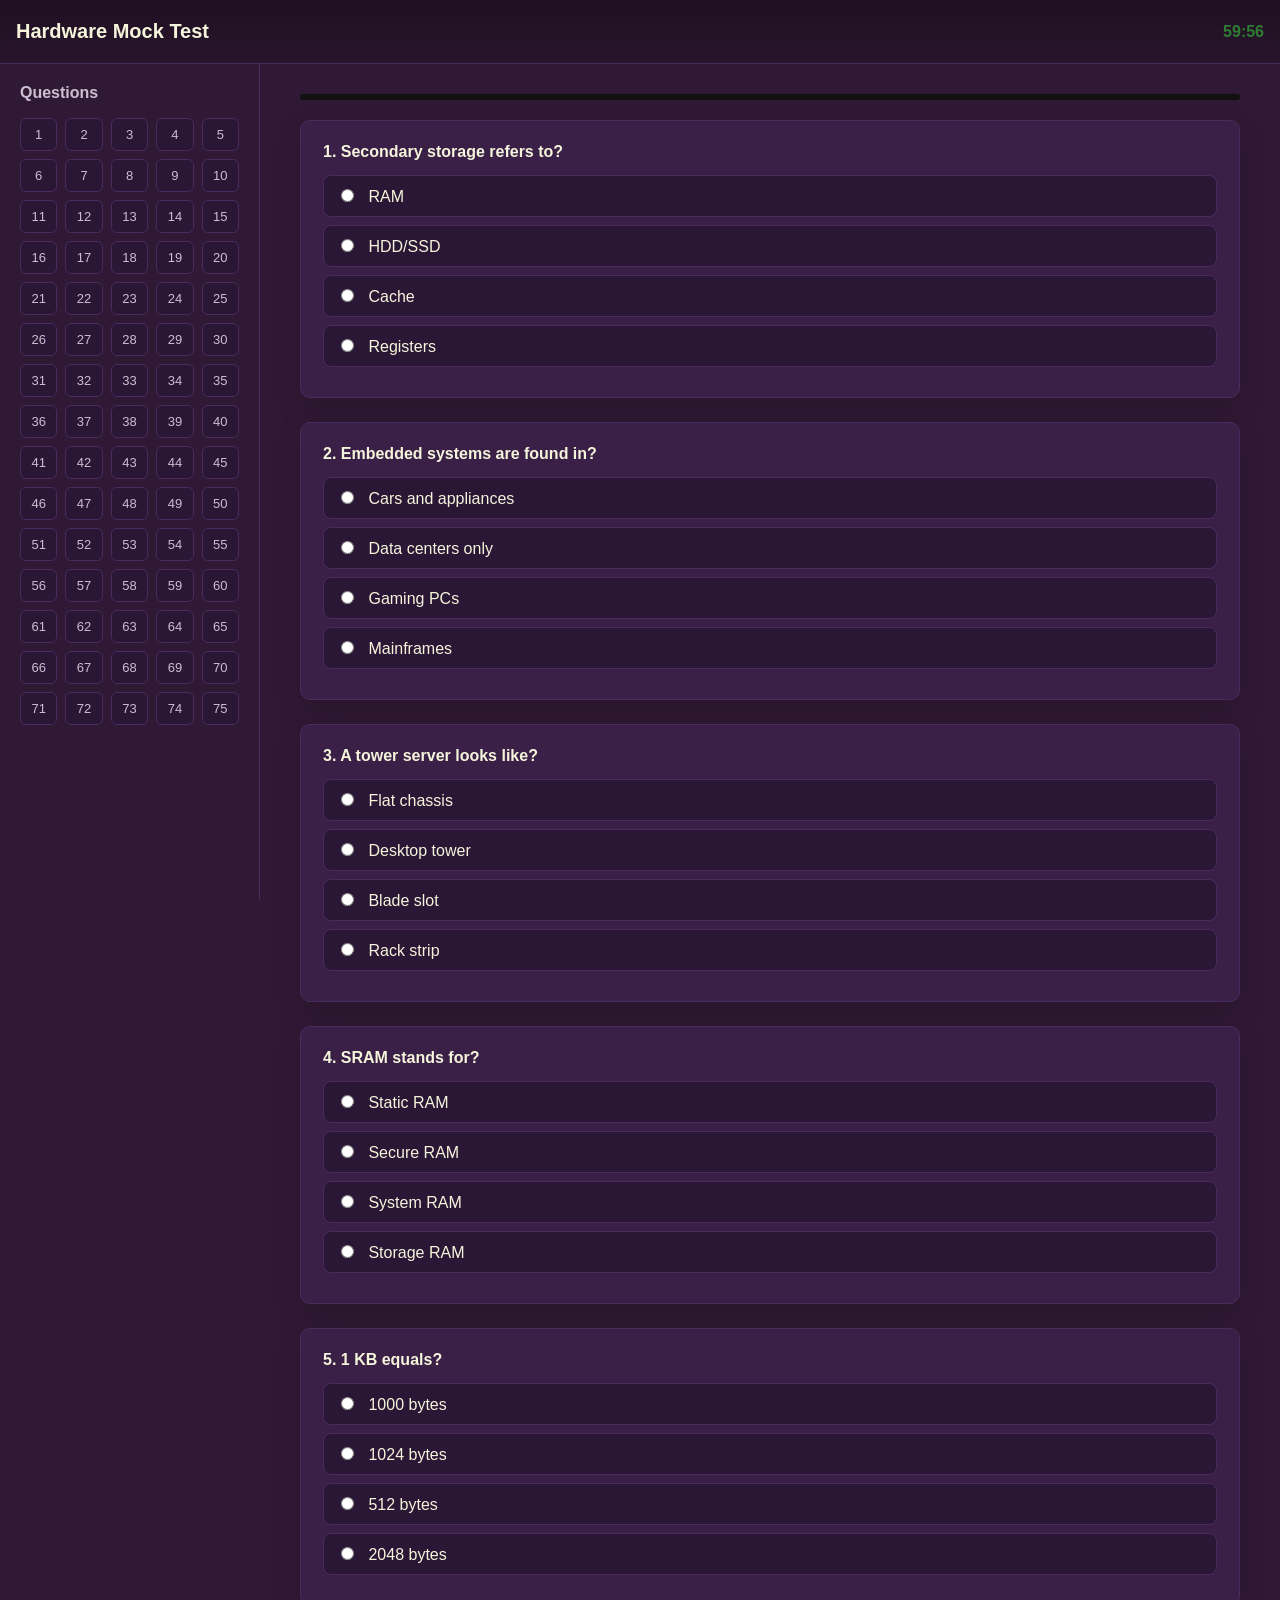
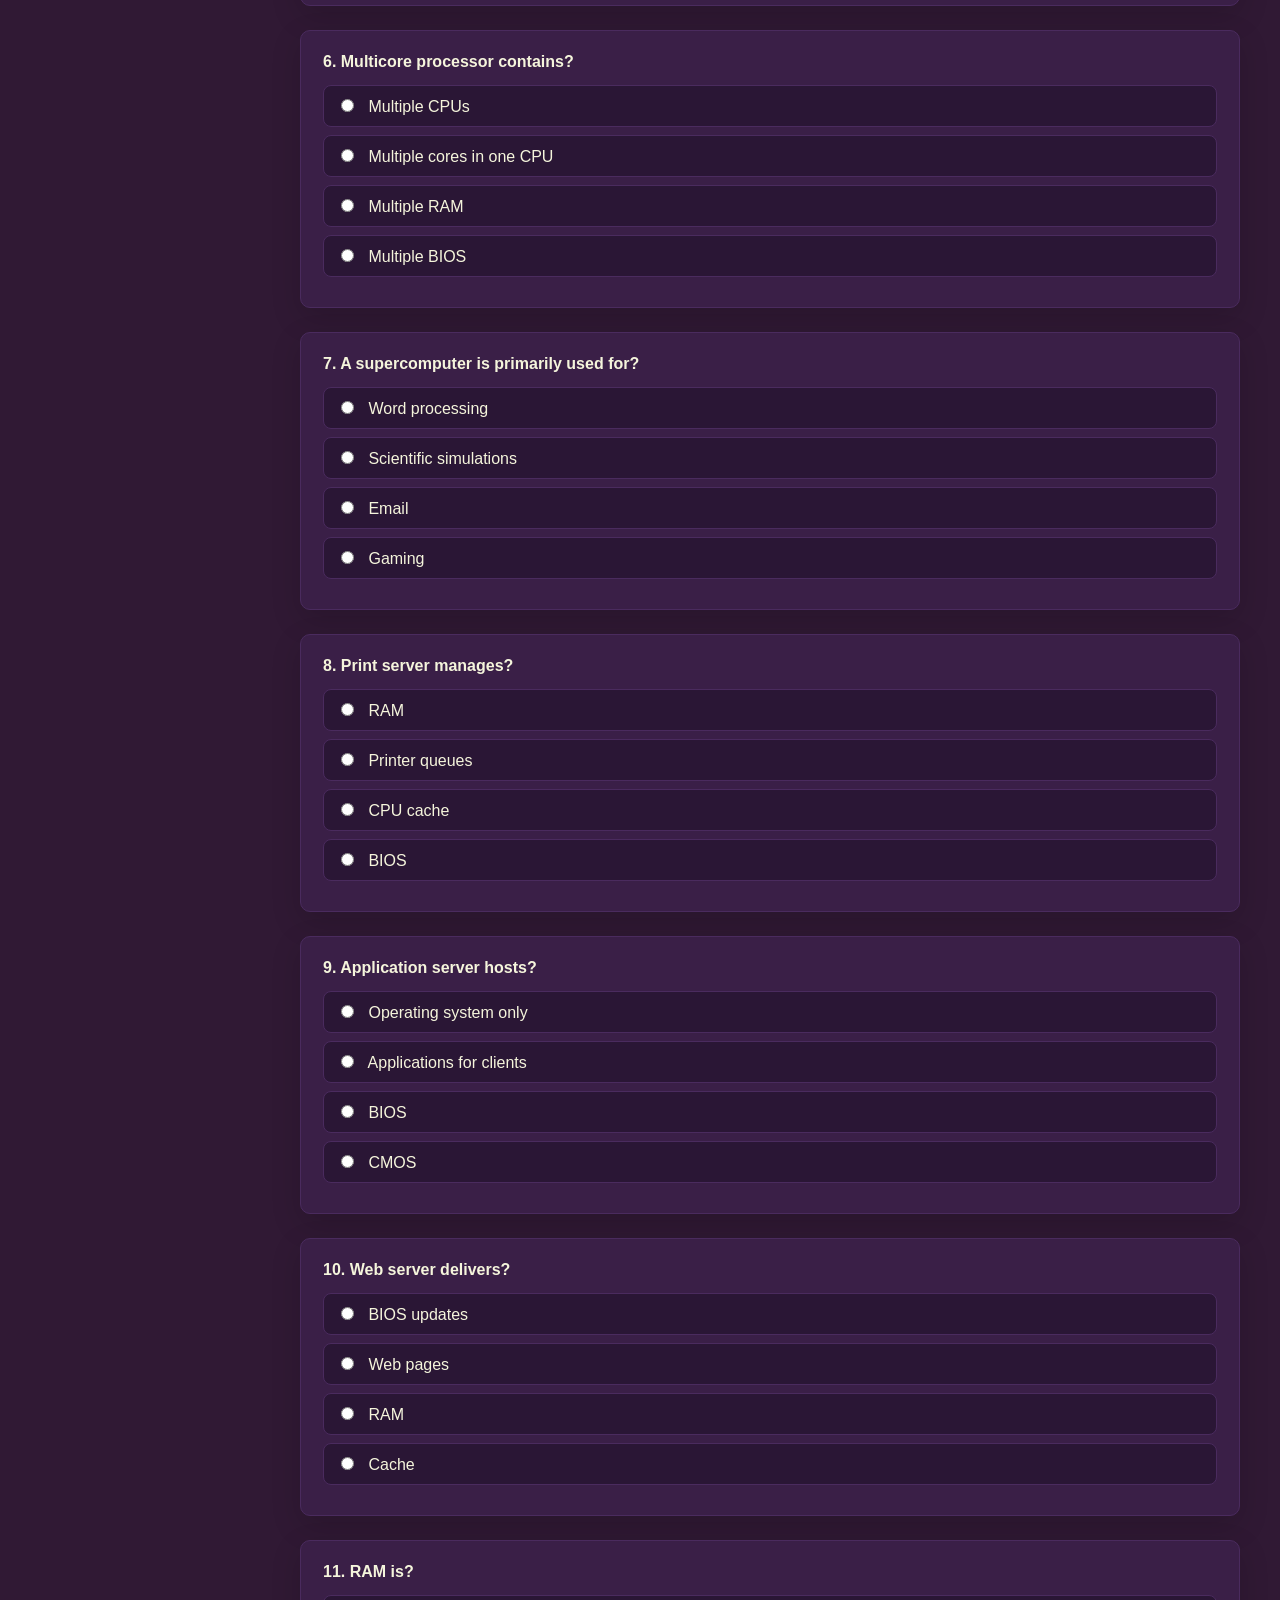
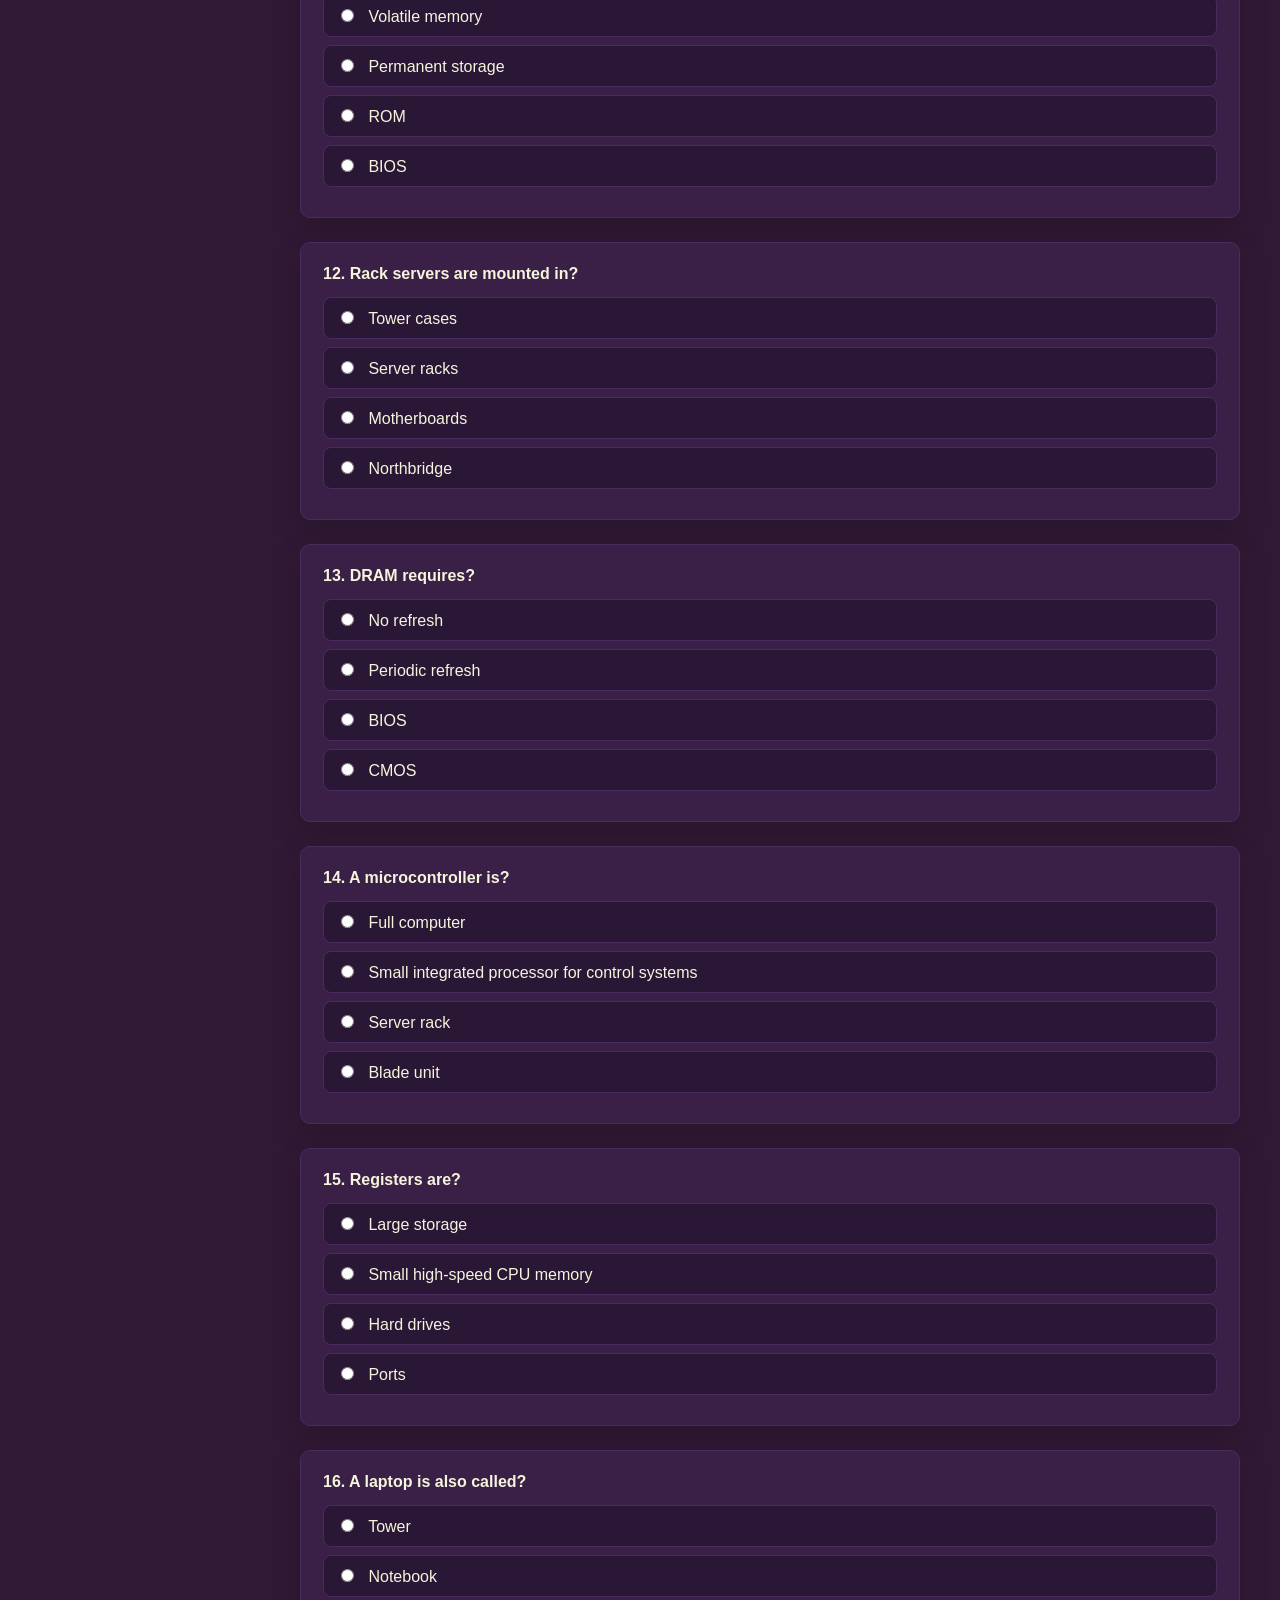
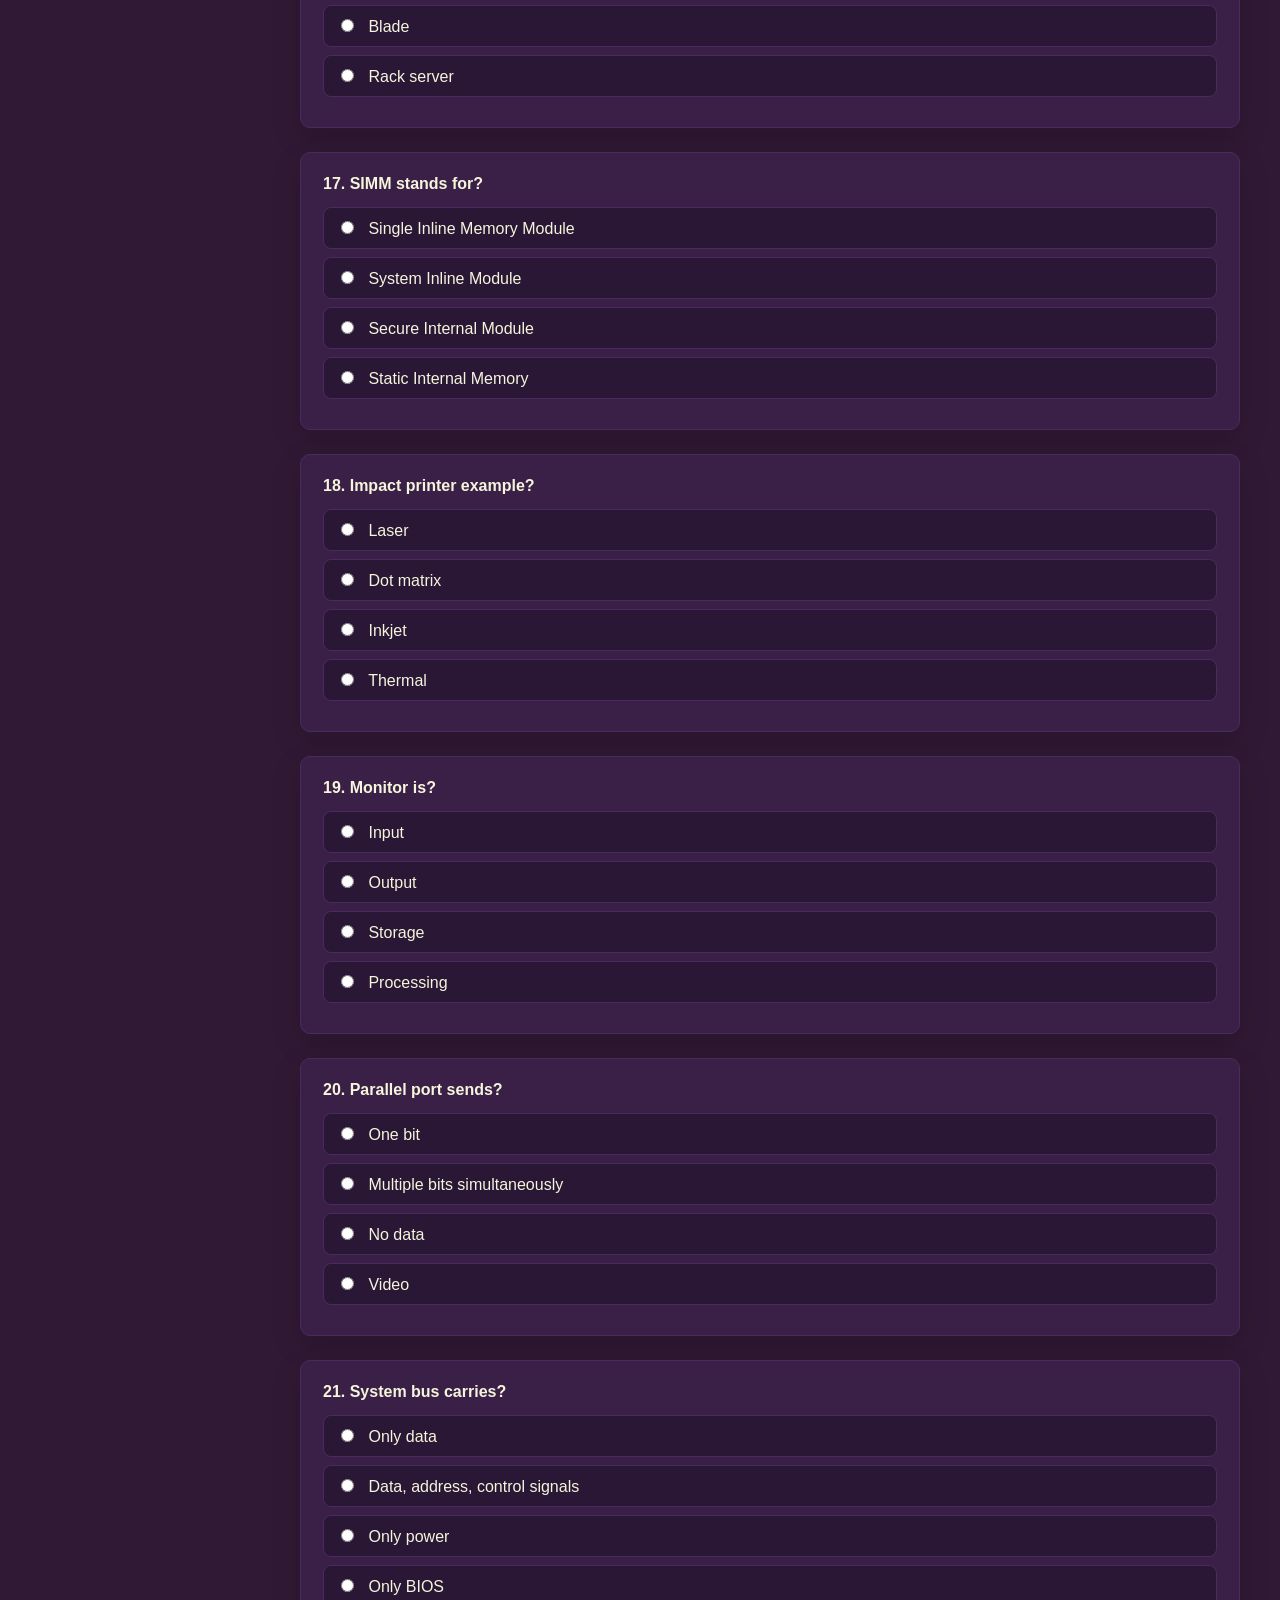
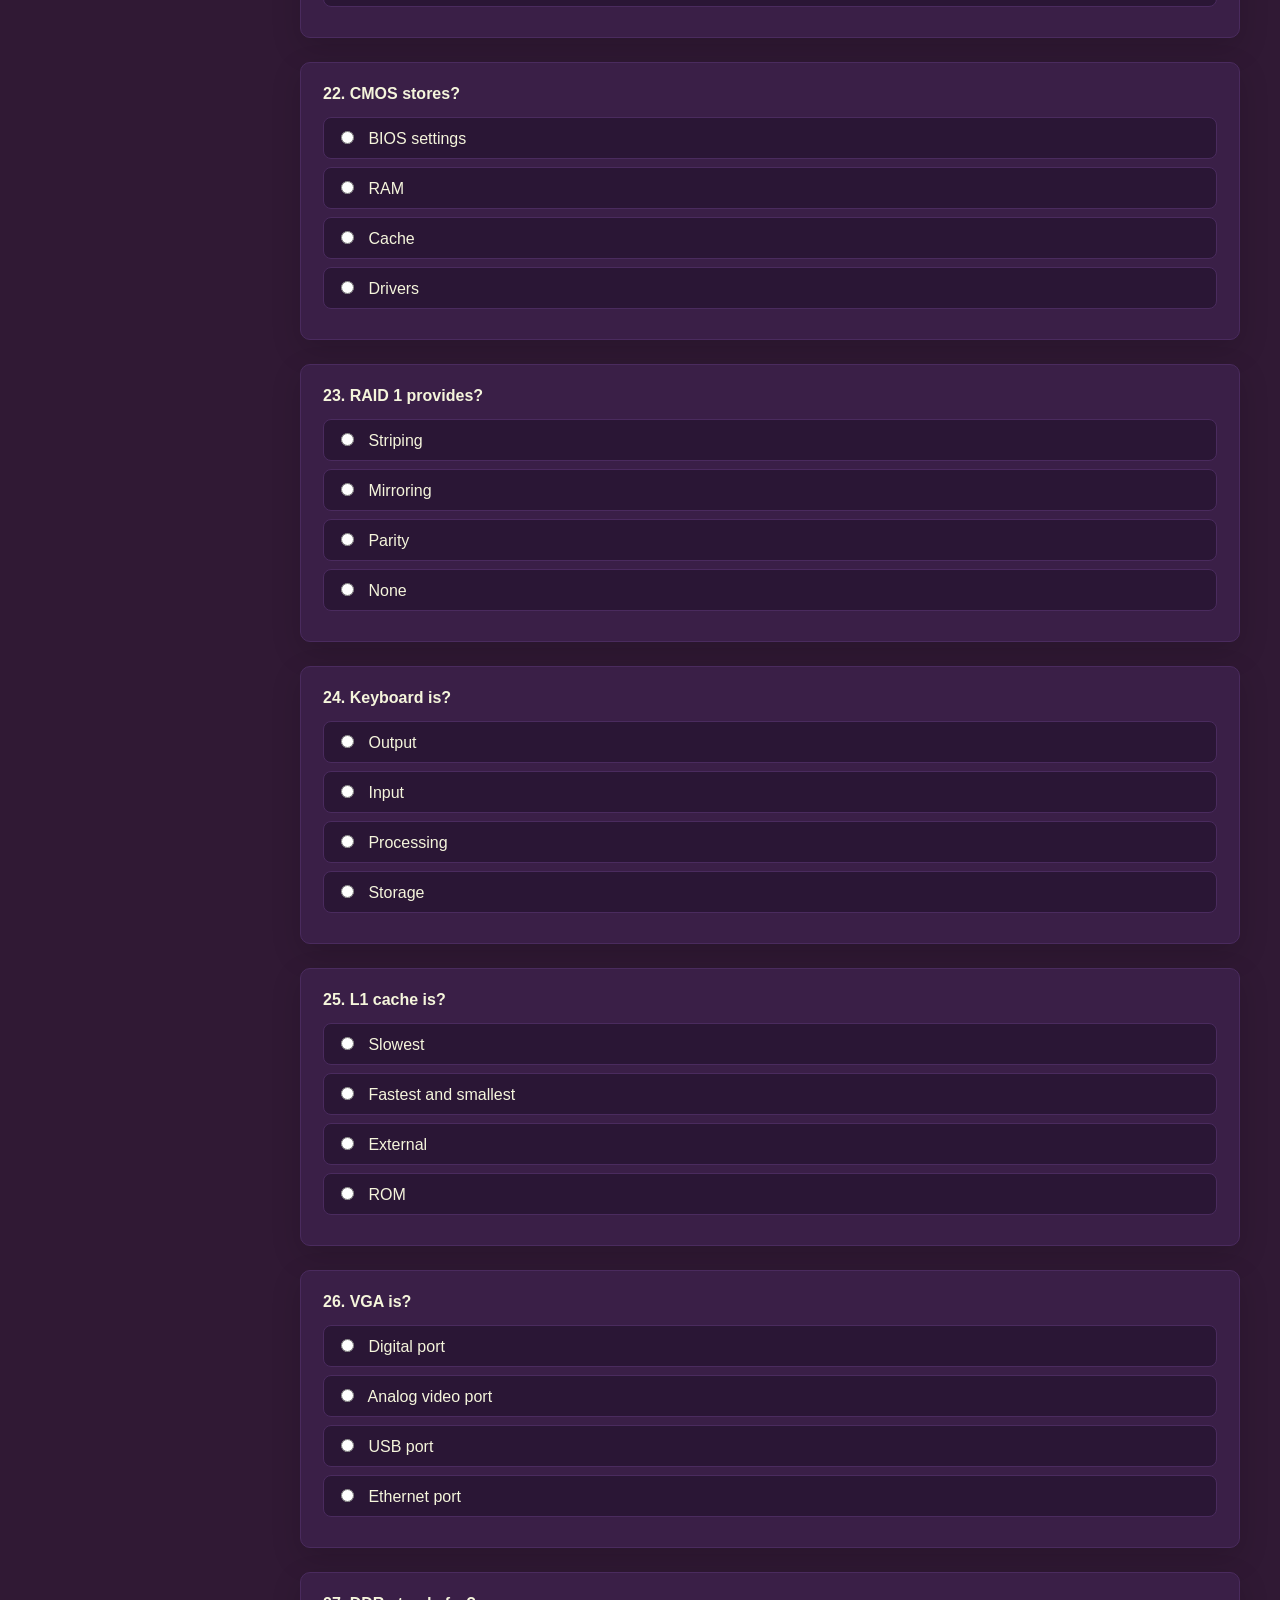
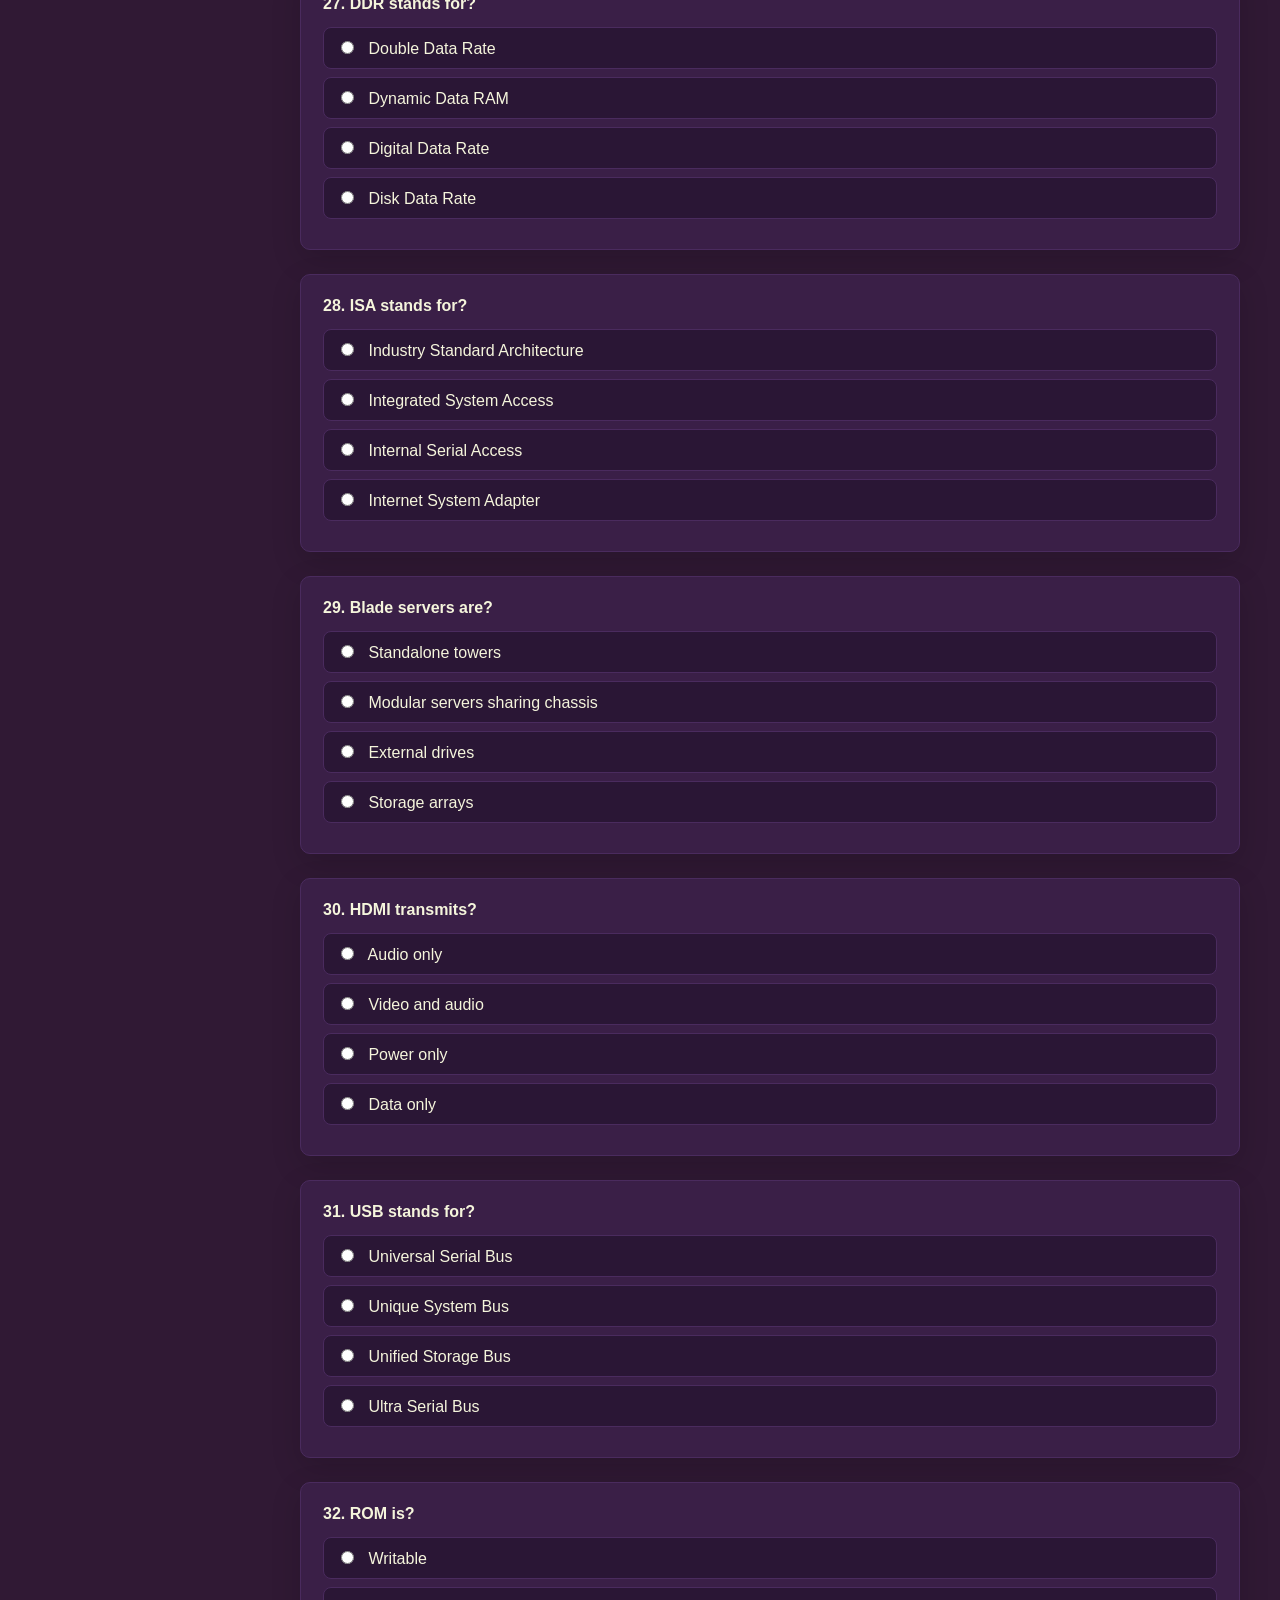
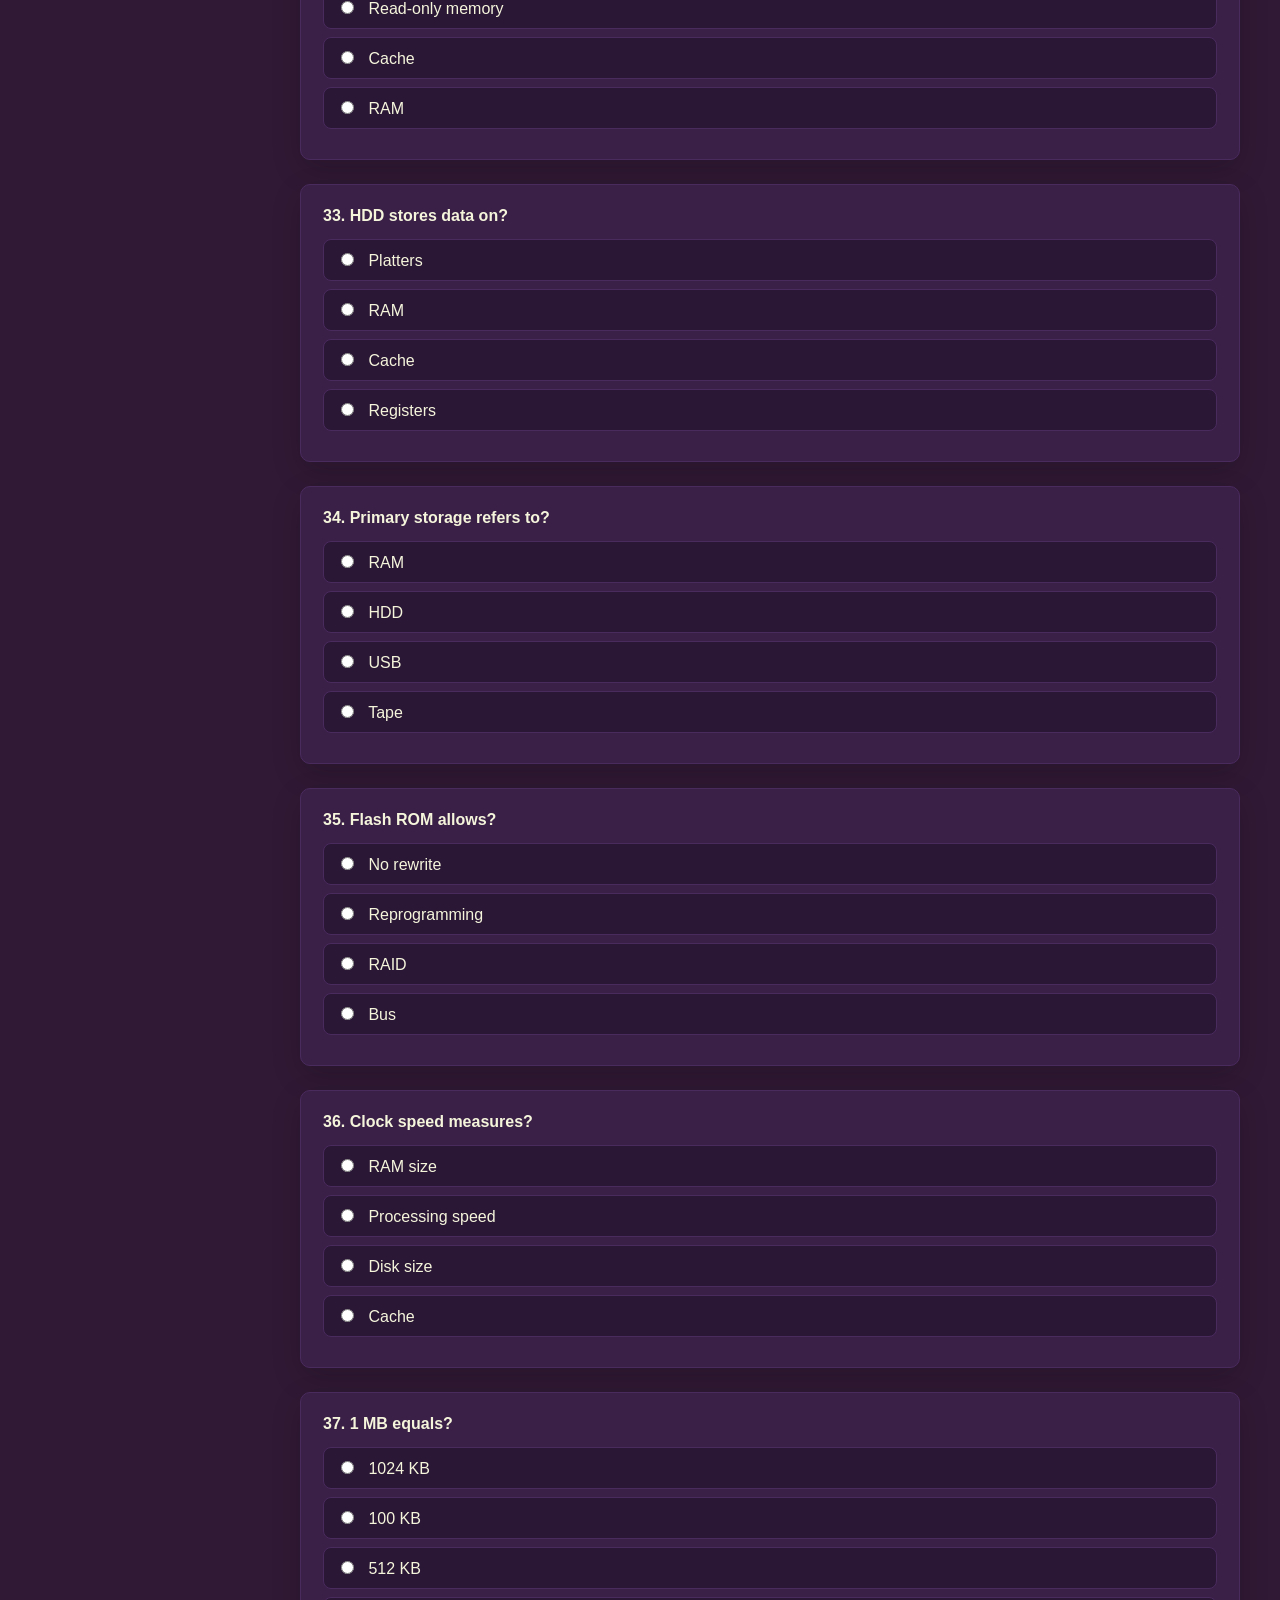
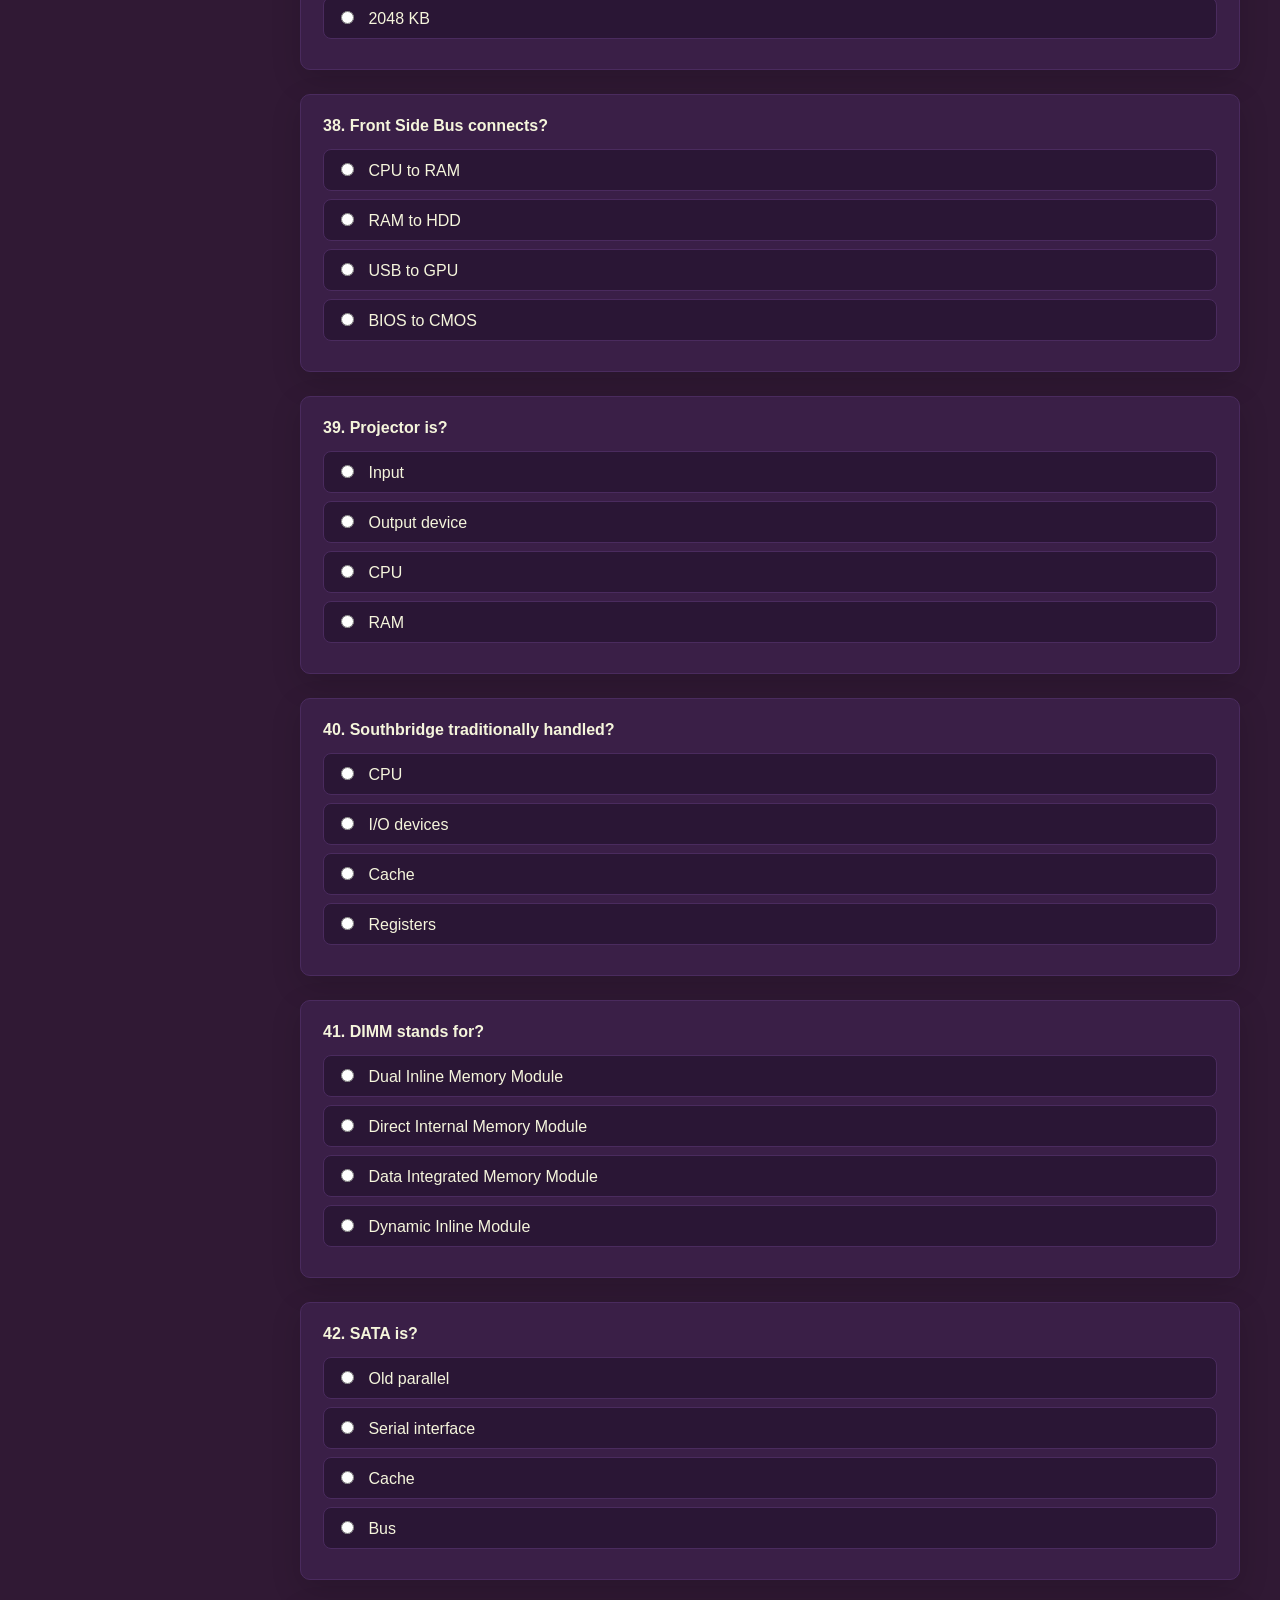
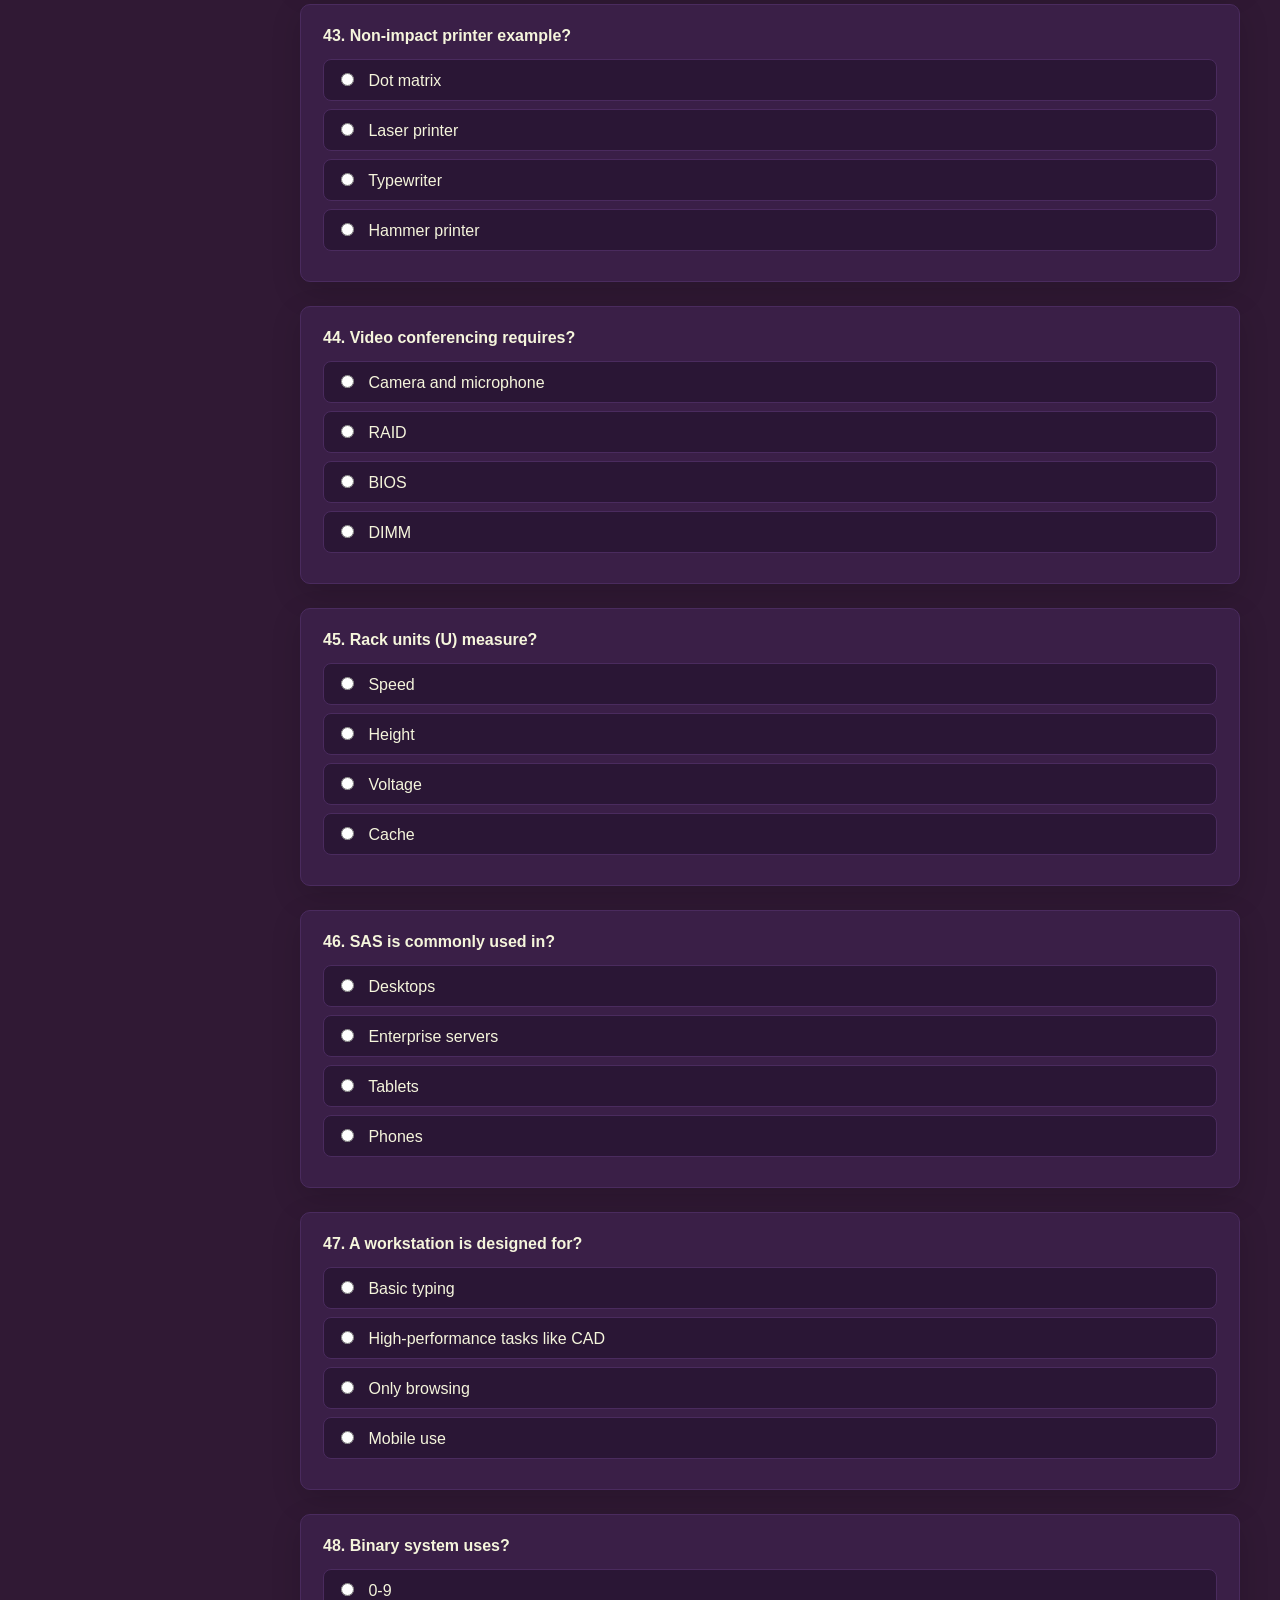
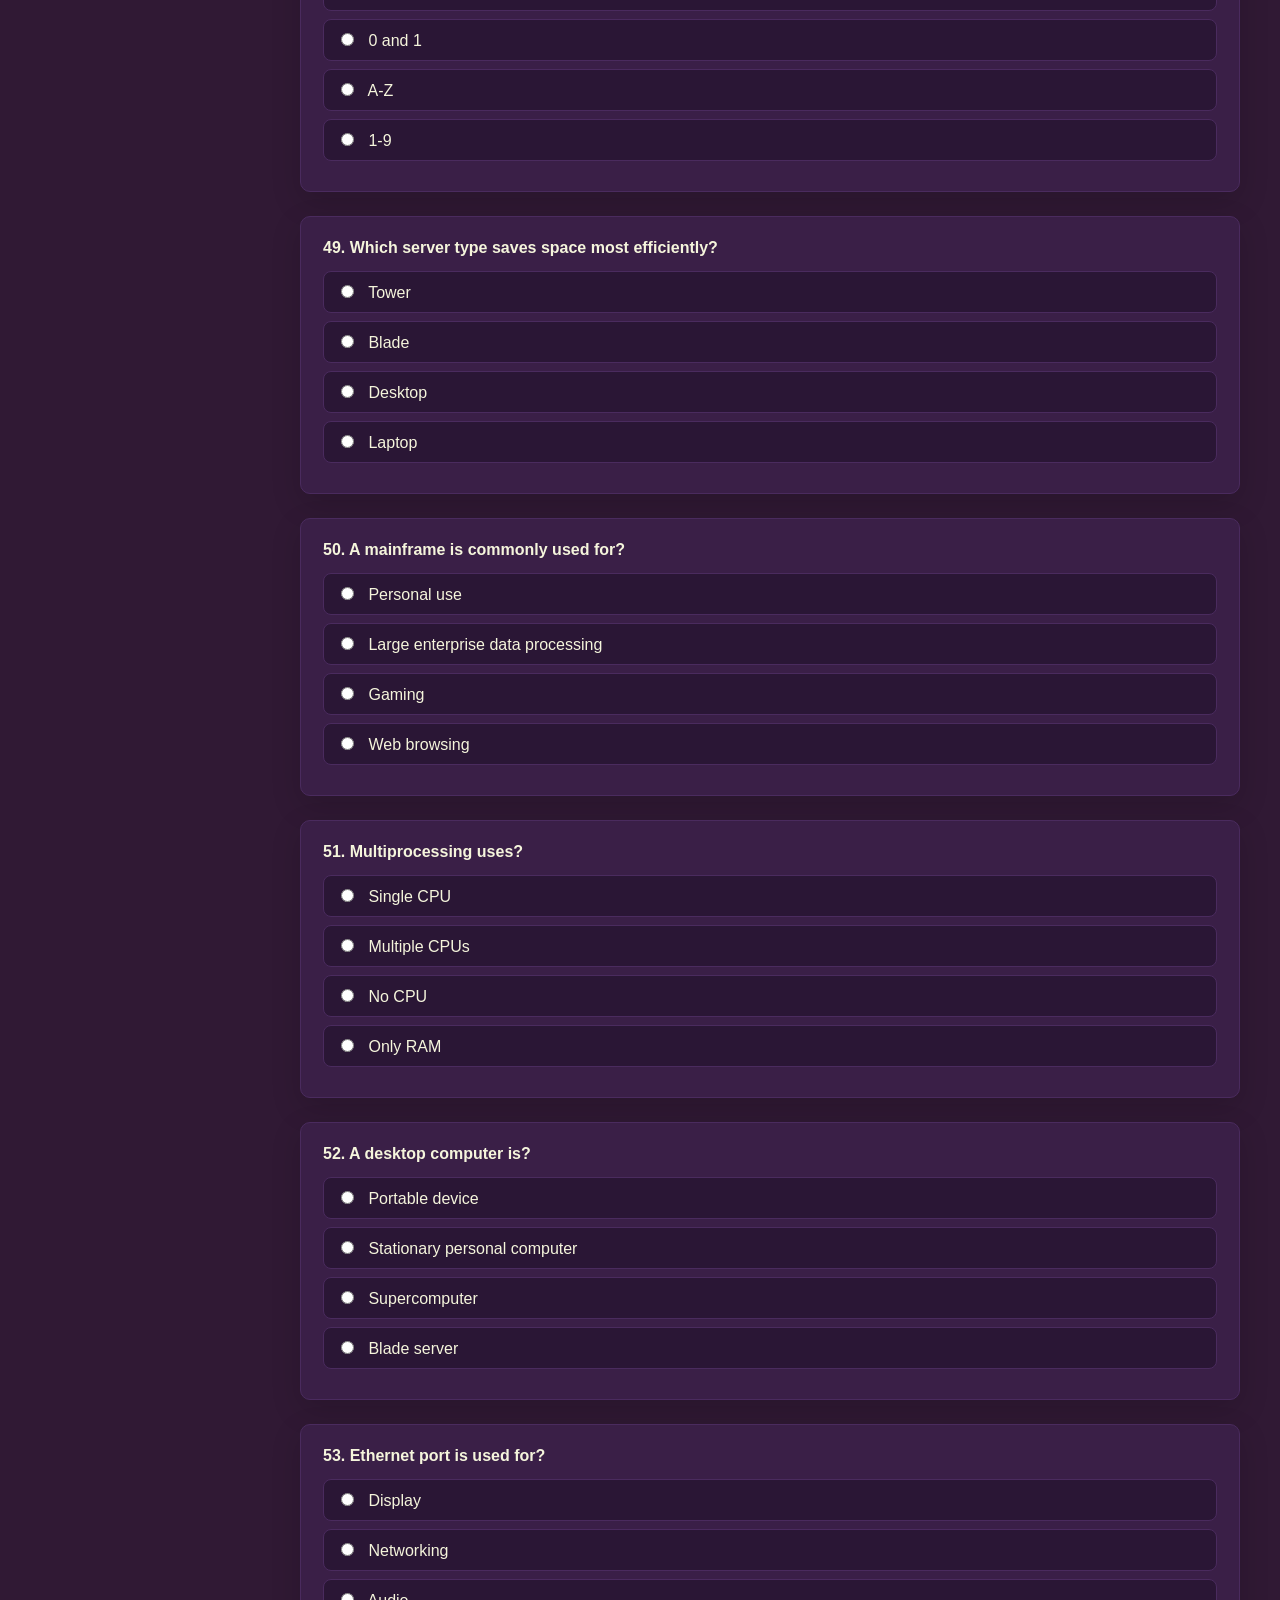
==== commit 41451113: "Modularized quiz platform, added az module, moduler css and js" ====
--- a/hardware.html
+++ b/hardware.html
@@ -2,166 +2,18 @@
 <html lang="en">
 <head>
 <meta charset="UTF-8">
-<title>Hardware Essential – Interactive Mock Test</title>
+<title>Hardware Mock Test</title>
 
-<style>
-:root{
-/* LIGHT MODE */
---bg:#F5F5DC;
---card:#ffffff;
---panel:#f1f1e6;
---border:#d6d6c8;
-
---text:#301934;
---muted:#6b5f73;
-
---accent:#9F2B68;
---cta:#CC5500;
-
-/* STATUS */
---green:#2e7d32;
---red:#c62828;
---yellow:#CC5500;
-}
-
-/* DARK MODE */
-[data-theme="dark"]{
---bg:#301934;
---card:#3a1f47;
---panel:#2a1635;
---border:#4a2b5e;
-
---text:#F5F5DC;
---muted:#cbbfd1;
-
---accent:#9F2B68;
---cta:#CC5500;
-}
-*{box-sizing:border-box}
-body{
-margin:0;font-family:Inter,Segoe UI,Arial,sans-serif;
-background:var(--bg);color:var(--text);
-}
-header{
-  position:sticky;
-  top:0;
-  z-index:100;
-
-  display:flex;
-  justify-content:space-between;
-  align-items:center;
-
-  padding:6px 16px;        /* 🔑 small padding */
-  height:64px;             /* 🔑 fixed compact height */
-
-  background:linear-gradient(
-    180deg,
-    rgba(0,0,0,0.35),
-    rgba(0,0,0,0.15)
-  );
-
-  border-bottom:1px solid var(--border);
-  backdrop-filter:blur(8px);
-}
-.timer{color:var(--green);font-weight:600;font-size:18px}
-main{display:flex;max-width:1300px;margin:0 auto}
-aside{
-width:260px;border-right:1px solid var(--border);
-padding:20px;position:sticky;top:64px;height:calc(100vh - 64px);overflow:auto;
-}
-aside h3{margin-top:0;font-size:16px;color:var(--muted)}
-.grid{
-display:grid;grid-template-columns:repeat(5,1fr);gap:8px;
-}
-.nav-btn{
-padding:8px;border-radius:6px;border:1px solid var(--border);
-background:var(--panel);color:var(--muted);cursor:pointer;
-font-size:13px;text-align:center;
-}
-.nav-btn.answered{border-color:var(--yellow);color:var(--yellow)}
-.nav-btn.correct{border-color:var(--green);color:var(--green)}
-.nav-btn.wrong{border-color:var(--red);color:var(--red)}
-section{
-flex:1;padding:30px 40px;
-}
-.progress{
-height:6px;background:#111;border-radius:6px;overflow:hidden;margin-bottom:20px;
-}
-.progress div{
-height:100%;width:0;background:linear-gradient(90deg,#2ec866,#1ba94c);
-transition:.3s;
-}
-.question{
-background:var(--card);border:1px solid var(--border);
-border-radius:10px;padding:22px;margin-bottom:24px;
-}
-.question b{display:block;margin-bottom:14px}
-.options label{
-display:block;padding:10px 12px;margin-bottom:8px;
-border-radius:8px;background:var(--panel);
-border:1px solid var(--border);cursor:pointer;transition:.2s;
-}
-.options label:hover{border-color:var(--green)}
-input{margin-right:10px;accent-color:var(--green)}
-.solution{
-display:none;margin-top:14px;padding:14px;
-background:var(--panel);border-left:4px solid var(--border);
-border-radius:8px;color:var(--muted);font-size:14px;
-}
-.correct{border-left-color:var(--green)}
-.wrong{border-left-color:var(--red)}
-button{
-display:block;margin:50px auto;padding:14px 48px;
-font-size:16px;font-weight:600;
-background:linear-gradient(135deg,#2ec866,#1ba94c);
-color:#06130c;border:none;border-radius:8px;cursor:pointer;
-}
-.result{
-display:none;background:var(--card);border-left:6px solid var(--green);
-padding:26px;border-radius:10px;margin-bottom:40px;
-}
-button:hover{
-  transform:translateY(-1px);
-  box-shadow:0 6px 18px rgba(0,0,0,.2);
-}
-
-.nav-btn{
-  transition:.2s ease;
-}
-
-.nav-btn:hover{
-  background:var(--accent);
-  color:#fff;
-  border-color:var(--accent);
-}
-
-.options label{
-  transition:.2s ease;
-}
-
-.options input:checked + span{
-  color:var(--accent);
-}
-
-.question{
-  box-shadow:0 10px 30px rgba(0,0,0,.15);
-}
-header b{
-  font-size:24px;
-  font-weight:600;
-}
-
-.timer{
-  font-size:14px;
-  font-weight:600;
-}
-</style>
+<link rel="stylesheet" href="css/variables.css">
+<link rel="stylesheet" href="css/layout.css">
+<link rel="stylesheet" href="css/components.css">
+<link rel="stylesheet" href="css/theme.css">
 </head>
 
 <body data-theme="dark">
 
 <header>
-  <b>Hardware Essential Mock Test</b>
+  <b>Hardware Mock Test</b>
   <div class="timer" id="timer">60:00</div>
 </header>
 
@@ -178,498 +30,11 @@
   </section>
 </main>
 
-<script>
-/* TIMER */
-let time=3600,submitted=false;
-const timerEl=document.getElementById("timer");
+<script type="module">
+import { questions } from './questions/hardware.js';
+import { startApp } from './js/app.js';
 
-const timer=setInterval(()=>{
-  time--;
-  timerEl.textContent=
-    String(Math.floor(time/60)).padStart(2,'0')+":"+
-    String(time%60).padStart(2,'0');
-
-  if(time<=0 && !submitted){
-    clearInterval(timer);
-    submitQuiz(true);
-  }
-},1000);
-
-/* QUESTIONS */
-const questions = [
-
-/* ================= TYPES OF COMPUTERS (1–10) ================= */
-
-["A supercomputer is primarily used for?",
-["Word processing","Scientific simulations","Email","Gaming"],
-1,
-"Supercomputers perform complex calculations such as weather modeling and scientific research."],
-
-["A workstation is designed for?",
-["Basic typing","High-performance tasks like CAD","Only browsing","Mobile use"],
-1,
-"Workstations are optimized for engineering, graphics, and heavy processing."],
-
-["A mainframe is commonly used for?",
-["Personal use","Large enterprise data processing","Gaming","Web browsing"],
-1,
-"Mainframes handle high-volume transaction processing."],
-
-["A desktop computer is?",
-["Portable device","Stationary personal computer","Supercomputer","Blade server"],
-1,
-"A desktop is a personal stationary computer."],
-
-["A laptop is also called?",
-["Tower","Notebook","Blade","Rack server"],
-1,
-"Laptop computers are portable and also known as notebooks."],
-
-["Embedded systems are found in?",
-["Cars and appliances","Data centers only","Gaming PCs","Mainframes"],
-0,
-"Embedded systems are integrated into devices like cars and microwaves."],
-
-["A tablet primarily uses?",
-["Touch interface","BIOS interface","RAID","Northbridge"],
-0,
-"Tablets are touch-based portable devices."],
-
-["Thin client depends on?",
-["Local storage","Server processing","RAID","Flash BIOS"],
-1,
-"Thin clients rely on server-side computing."],
-
-["Cloud servers are hosted?",
-["Locally only","In remote data centers","Inside BIOS","In CMOS"],
-1,
-"Cloud servers operate from remote data centers."],
-
-["A microcontroller is?",
-["Full computer","Small integrated processor for control systems","Server rack","Blade unit"],
-1,
-"Microcontrollers are compact processors used in embedded systems."],
-
-/* ================= TYPES OF SERVERS (11–20) ================= */
-
-["A tower server looks like?",
-["Flat chassis","Desktop tower","Blade slot","Rack strip"],
-1,
-"Tower servers resemble desktop towers."],
-
-["Rack servers are mounted in?",
-["Tower cases","Server racks","Motherboards","Northbridge"],
-1,
-"Rack servers are installed in standardized racks."],
-
-["Blade servers are?",
-["Standalone towers","Modular servers sharing chassis","External drives","Storage arrays"],
-1,
-"Blade servers share power and cooling inside a chassis."],
-
-["Which server type saves space most efficiently?",
-["Tower","Blade","Desktop","Laptop"],
-1,
-"Blade servers maximize space efficiency."],
-
-["Rack units (U) measure?",
-["Speed","Height","Voltage","Cache"],
-1,
-"Rack units measure vertical height in racks."],
-
-["File server stores?",
-["BIOS","User files","Registers","Cache"],
-1,
-"File servers store shared data."],
-
-["Print server manages?",
-["RAM","Printer queues","CPU cache","BIOS"],
-1,
-"Print servers manage network printers."],
-
-["Application server hosts?",
-["Operating system only","Applications for clients","BIOS","CMOS"],
-1,
-"Application servers run client-accessed applications."],
-
-["Web server delivers?",
-["BIOS updates","Web pages","RAM","Cache"],
-1,
-"Web servers serve web content."],
-
-["Database server stores?",
-["Registers","Structured data","BIOS","Northbridge"],
-1,
-"Database servers manage structured databases."],
-
-/* ================= BITS & BYTES (21–25) ================= */
-
-["1 byte equals?",
-["4 bits","8 bits","16 bits","32 bits"],
-1,
-"A byte consists of 8 bits."],
-
-["1 KB equals?",
-["1000 bytes","1024 bytes","512 bytes","2048 bytes"],
-1,
-"Kilobyte in computing equals 1024 bytes."],
-
-["Binary system uses?",
-["0-9","0 and 1","A-Z","1-9"],
-1,
-"Binary uses only 0 and 1."],
-
-["A bit represents?",
-["Letter","Binary digit","Byte","Cache"],
-1,
-"A bit is the smallest unit of data."],
-
-["1 MB equals?",
-["1024 KB","100 KB","512 KB","2048 KB"],
-0,
-"1 Megabyte equals 1024 Kilobytes."],
-
-/* ================= CPU & PROCESSING (26–40) ================= */
-
-["CPU stands for?",
-["Central Processing Unit","Computer Power Unit","Core Processing Utility","Control Processing Unit"],
-0,
-"CPU executes instructions."],
-
-["Clock speed measures?",
-["RAM size","Processing speed","Disk size","Cache"],
-1,
-"Clock speed indicates cycles per second."],
-
-["Registers are?",
-["Large storage","Small high-speed CPU memory","Hard drives","Ports"],
-1,
-"Registers store immediate data for CPU."],
-
-["L1 cache is?",
-["Slowest","Fastest and smallest","External","ROM"],
-1,
-"L1 cache is closest and fastest."],
-
-["L3 cache is?",
-["Smallest","Largest shared cache","External RAM","ROM"],
-1,
-"L3 cache is larger shared among cores."],
-
-["Multicore processor contains?",
-["Multiple CPUs","Multiple cores in one CPU","Multiple RAM","Multiple BIOS"],
-1,
-"Multicore has several cores in one chip."],
-
-["Multiprocessing uses?",
-["Single CPU","Multiple CPUs","No CPU","Only RAM"],
-1,
-"Multiprocessing uses multiple physical processors."],
-
-["Front Side Bus connects?",
-["CPU to RAM","RAM to HDD","USB to GPU","BIOS to CMOS"],
-0,
-"FSB connects CPU to main memory."],
-
-["System bus carries?",
-["Only data","Data, address, control signals","Only power","Only BIOS"],
-1,
-"System bus transmits data and control signals."],
-
-["Northbridge traditionally connects?",
-["CPU and RAM","USB","Printer","CMOS"],
-0,
-"Northbridge handled CPU-RAM communication."],
-
-/* ================= MEMORY (41–55) ================= */
-
-["RAM is?",
-["Volatile memory","Permanent storage","ROM","BIOS"],
-0,
-"RAM loses data when power off."],
-
-["SRAM stands for?",
-["Static RAM","Secure RAM","System RAM","Storage RAM"],
-0,
-"SRAM does not require refresh cycles."],
-
-["DRAM requires?",
-["No refresh","Periodic refresh","BIOS","CMOS"],
-1,
-"DRAM requires refresh to retain data."],
-
-["DDR stands for?",
-["Double Data Rate","Dynamic Data RAM","Digital Data Rate","Disk Data Rate"],
-0,
-"DDR transfers data twice per cycle."],
-
-["DIMM stands for?",
-["Dual Inline Memory Module","Direct Internal Memory Module","Data Integrated Memory Module","Dynamic Inline Module"],
-0,
-"DIMM is modern memory module type."],
-
-["SIMM stands for?",
-["Single Inline Memory Module","System Inline Module","Secure Internal Module","Static Internal Memory"],
-0,
-"SIMM is older memory module."],
-
-["ROM is?",
-["Writable","Read-only memory","Cache","RAM"],
-1,
-"ROM stores firmware."],
-
-["Flash ROM allows?",
-["No rewrite","Reprogramming","RAID","Bus"],
-1,
-"Flash ROM can be updated."],
-
-["CMOS stores?",
-["BIOS settings","RAM","Cache","Drivers"],
-0,
-"CMOS stores BIOS configuration settings."],
-
-["POST stands for?",
-["Power-On Self-Test","Processor Operation System Test","Power Operational Setup Test","Primary OS Test"],
-0,
-"POST checks hardware during startup."],
-
-/* ================= STORAGE (56–75) ================= */
-
-["HDD stores data on?",
-["Platters","RAM","Cache","Registers"],
-0,
-"HDD uses magnetic platters."],
-
-["SSD uses?",
-["Moving parts","Flash memory","Platters","Tape"],
-1,
-"SSD uses solid-state flash storage."],
-
-["SATA is?",
-["Old parallel","Serial interface","Cache","Bus"],
-1,
-"SATA is serial storage interface."],
-
-["PATA is?",
-["Parallel ATA","Portable ATA","Primary ATA","PCI ATA"],
-0,
-"PATA is older parallel interface."],
-
-["SAS is commonly used in?",
-["Desktops","Enterprise servers","Tablets","Phones"],
-1,
-"SAS is enterprise-grade interface."],
-
-["NVMe connects via?",
-["SATA","PCIe","USB","IDE"],
-1,
-"NVMe uses PCIe for high-speed access."],
-
-["Primary storage refers to?",
-["RAM","HDD","USB","Tape"],
-0,
-"Primary storage is main memory (RAM)."],
-
-["Secondary storage refers to?",
-["RAM","HDD/SSD","Cache","Registers"],
-1,
-"Secondary storage retains data permanently."],
-
-["RAID 1 provides?",
-["Striping","Mirroring","Parity","None"],
-1,
-"RAID 1 mirrors data for redundancy."],
-
-["RAID 0 provides?",
-["Redundancy","Performance","Parity","Backup"],
-1,
-"RAID 0 improves speed without redundancy."],
-
-/* ================= PORTS & PERIPHERALS (76–90) ================= */
-
-["USB stands for?",
-["Universal Serial Bus","Unique System Bus","Unified Storage Bus","Ultra Serial Bus"],
-0,
-"USB is common connection interface."],
-
-["HDMI transmits?",
-["Audio only","Video and audio","Power only","Data only"],
-1,
-"HDMI carries digital video and audio."],
-
-["VGA is?",
-["Digital port","Analog video port","USB port","Ethernet port"],
-1,
-"VGA transmits analog video signals."],
-
-["Ethernet port is used for?",
-["Display","Networking","Audio","BIOS"],
-1,
-"Ethernet connects to network."],
-
-["Serial port transmits?",
-["Parallel data","One bit at time","Audio","Video"],
-1,
-"Serial sends data sequentially."],
-
-["Parallel port sends?",
-["One bit","Multiple bits simultaneously","No data","Video"],
-1,
-"Parallel sends multiple bits."],
-
-["Keyboard is?",
-["Output","Input","Processing","Storage"],
-1,
-"Keyboard inputs data."],
-
-["Monitor is?",
-["Input","Output","Storage","Processing"],
-1,
-"Monitor displays output."],
-
-["Scanner is?",
-["Output","Input device","Processing","Storage"],
-1,
-"Scanner captures images."],
-
-["Impact printer example?",
-["Laser","Dot matrix","Inkjet","Thermal"],
-1,
-"Dot matrix is impact printer."],
-
-/* ================= ADVANCED & MANAGEMENT (91–100) ================= */
-
-["Non-impact printer example?",
-["Dot matrix","Laser printer","Typewriter","Hammer printer"],
-1,
-"Laser printer is non-impact."],
-
-["Projector is?",
-["Input","Output device","CPU","RAM"],
-1,
-"Projector displays output."],
-
-["Microphone is?",
-["Output","Input device","Storage","Bus"],
-1,
-"Microphone captures sound."],
-
-["Video conferencing requires?",
-["Camera and microphone","RAID","BIOS","DIMM"],
-0,
-"Camera and mic needed."],
-
-["ILO stands for?",
-["Integrated Lights-Out","Internal LAN Output","Internet Local Option","Integrated Local Operation"],
-0,
-"iLO allows remote server management."],
-
-["ISA stands for?",
-["Industry Standard Architecture","Integrated System Access","Internal Serial Access","Internet System Adapter"],
-0,
-"ISA is older expansion bus."],
-
-["PCI stands for?",
-["Peripheral Component Interconnect","Primary Cache Interface","Parallel Control Interface","Processor Control Integration"],
-0,
-"PCI connects expansion devices."],
-
-["AGP was designed for?",
-["Network cards","Graphics cards","Sound cards","RAM"],
-1,
-"AGP was graphics bus."],
-
-["Chipset controls?",
-["RAM and peripherals","Only CPU","Only BIOS","Only USB"],
-0,
-"Chipset manages communication between CPU, RAM, devices."],
-
-["Southbridge traditionally handled?",
-["CPU","I/O devices","Cache","Registers"],
-1,
-"Southbridge handled slower I/O operations."]
-];
-/* SHUFFLE */
-questions.sort(()=>Math.random()-0.5);
-
-/* RENDER */
-const form=document.getElementById("quizForm");
-const nav=document.getElementById("nav");
-
-questions.forEach((q,i)=>{
-  nav.innerHTML+=`
-    <div class="nav-btn" id="nav${i}" onclick="go(${i})">${i+1}</div>
-  `;
-
-  form.innerHTML+=`
-    <div class="question" id="q${i}">
-      <b>${i+1}. ${q[0]}</b>
-      <div class="options">
-        ${q[1].map((o,j)=>`
-          <label>
-            <input type="radio" name="q${i}" value="${j}" onchange="mark(${i})">
-            ${o}
-          </label>
-        `).join("")}
-      </div>
-      <div class="solution" id="sol${i}">
-        <b>Answer:</b> ${q[1][q[2]]}<br>
-        <b>Explanation:</b> ${q[3]}
-      </div>
-    </div>
-  `;
-});
-
-form.innerHTML+=`<button type="button" onclick="submitQuiz()">Submit</button>`;
-
-/* INTERACTION */
-function go(i){
-  document.getElementById("q"+i).scrollIntoView({behavior:"smooth"});
-}
-
-function mark(i){
-  document.getElementById("nav"+i).classList.add("answered");
-  updateProgress();
-}
-
-function updateProgress(){
-  const done=document.querySelectorAll(".answered").length;
-  document.getElementById("progressBar").style.width=
-    (done/questions.length*100)+"%";
-}
-
-/* SUBMIT */
-function submitQuiz(auto=false){
-  submitted=true;
-  clearInterval(timer);
-  let score=0;
-
-  questions.forEach((q,i)=>{
-    const sel=document.querySelector(`input[name="q${i}"]:checked`);
-    const sol=document.getElementById("sol"+i);
-    const navBtn=document.getElementById("nav"+i);
-    sol.style.display="block";
-
-    if(sel && Number(sel.value)===q[2]){
-      score++;
-      sol.classList.add("correct");
-      navBtn.className="nav-btn correct";
-    }else{
-      sol.classList.add("wrong");
-      navBtn.className="nav-btn wrong";
-    }
-  });
-
-  const res=document.getElementById("result");
-  res.style.display="block";
-  res.innerHTML=`
-    <h2>Result</h2>
-    <p><b>Score:</b> ${score}/${questions.length}</p>
-    <p><b>Percentage:</b> ${(score/questions.length*100).toFixed(0)}%</p>
-    ${auto?"<b>Auto-submitted (Time Over)</b>":""}
-  `;
-  window.scrollTo({top:0,behavior:"smooth"});
-}
+startApp(questions);
 </script>
 
 </body>
--- a/css/variables.css
+++ b/css/variables.css
@@ -0,0 +1,33 @@
+/* css/variables.css */
+
+:root{
+  /* LIGHT MODE */
+  --bg:#F5F5DC;
+  --card:#ffffff;
+  --panel:#f1f1e6;
+  --border:#d6d6c8;
+
+  --text:#301934;
+  --muted:#6b5f73;
+
+  --accent:#9F2B68;
+  --cta:#CC5500;
+
+  --green:#2e7d32;
+  --red:#c62828;
+  --yellow:#CC5500;
+}
+
+/* DARK MODE */
+[data-theme="dark"]{
+  --bg:#301934;
+  --card:#3a1f47;
+  --panel:#2a1635;
+  --border:#4a2b5e;
+
+  --text:#F5F5DC;
+  --muted:#cbbfd1;
+
+  --accent:#9F2B68;
+  --cta:#CC5500;
+}
--- a/css/layout.css
+++ b/css/layout.css
@@ -0,0 +1,68 @@
+/* css/layout.css */
+
+*{
+  box-sizing:border-box;
+}
+
+body{
+  margin:0;
+  font-family:Inter,Segoe UI,Arial,sans-serif;
+  background:var(--bg);
+  color:var(--text);
+}
+
+/* HEADER */
+header{
+  position:sticky;
+  top:0;
+  z-index:100;
+
+  display:flex;
+  justify-content:space-between;
+  align-items:center;
+
+  padding:6px 16px;
+  height:64px;
+
+  background:linear-gradient(
+    180deg,
+    rgba(0,0,0,0.35),
+    rgba(0,0,0,0.15)
+  );
+
+  border-bottom:1px solid var(--border);
+  backdrop-filter:blur(8px);
+}
+
+header b{
+  font-size:20px;
+  font-weight:600;
+}
+
+/* MAIN LAYOUT */
+main{
+  display:flex;
+  max-width:1300px;
+  margin:0 auto;
+}
+
+aside{
+  width:260px;
+  border-right:1px solid var(--border);
+  padding:20px;
+  position:sticky;
+  top:64px;
+  height:calc(100vh - 64px);
+  overflow:auto;
+}
+
+aside h3{
+  margin-top:0;
+  font-size:16px;
+  color:var(--muted);
+}
+
+section{
+  flex:1;
+  padding:30px 40px;
+}
--- a/css/components.css
+++ b/css/components.css
@@ -0,0 +1,153 @@
+/* css/components.css */
+
+/* TIMER */
+.timer{
+  color:var(--green);
+  font-weight:600;
+  font-size:16px;
+}
+
+/* QUESTION GRID NAV */
+.grid{
+  display:grid;
+  grid-template-columns:repeat(5,1fr);
+  gap:8px;
+}
+
+.nav-btn{
+  padding:8px;
+  border-radius:6px;
+  border:1px solid var(--border);
+  background:var(--panel);
+  color:var(--muted);
+  cursor:pointer;
+  font-size:13px;
+  text-align:center;
+  transition:.2s ease;
+}
+
+.nav-btn:hover{
+  background:var(--accent);
+  color:#fff;
+  border-color:var(--accent);
+}
+
+.nav-btn.answered{
+  border-color:var(--yellow);
+  color:var(--yellow);
+}
+
+.nav-btn.correct{
+  border-color:var(--green);
+  color:var(--green);
+}
+
+.nav-btn.wrong{
+  border-color:var(--red);
+  color:var(--red);
+}
+
+/* PROGRESS BAR */
+.progress{
+  height:6px;
+  background:#111;
+  border-radius:6px;
+  overflow:hidden;
+  margin-bottom:20px;
+}
+
+.progress div{
+  height:100%;
+  width:0;
+  background:linear-gradient(90deg,#2ec866,#1ba94c);
+  transition:.3s;
+}
+
+/* QUESTION CARD */
+.question{
+  background:var(--card);
+  border:1px solid var(--border);
+  border-radius:10px;
+  padding:22px;
+  margin-bottom:24px;
+  box-shadow:0 10px 30px rgba(0,0,0,.15);
+}
+
+.question b{
+  display:block;
+  margin-bottom:14px;
+}
+
+/* OPTIONS */
+.options label{
+  display:block;
+  padding:10px 12px;
+  margin-bottom:8px;
+  border-radius:8px;
+  background:var(--panel);
+  border:1px solid var(--border);
+  cursor:pointer;
+  transition:.2s ease;
+}
+
+.options label:hover{
+  border-color:var(--green);
+}
+
+.options input{
+  margin-right:10px;
+  accent-color:var(--green);
+}
+
+.options input:checked + span{
+  color:var(--accent);
+}
+
+/* SOLUTION BOX */
+.solution{
+  display:none;
+  margin-top:14px;
+  padding:14px;
+  background:var(--panel);
+  border-left:4px solid var(--border);
+  border-radius:8px;
+  color:var(--muted);
+  font-size:14px;
+}
+
+.solution.correct{
+  border-left-color:var(--green);
+}
+
+.solution.wrong{
+  border-left-color:var(--red);
+}
+
+/* SUBMIT BUTTON */
+button{
+  display:block;
+  margin:50px auto;
+  padding:14px 48px;
+  font-size:16px;
+  font-weight:600;
+  background:linear-gradient(135deg,#2ec866,#1ba94c);
+  color:#06130c;
+  border:none;
+  border-radius:8px;
+  cursor:pointer;
+}
+
+button:hover{
+  transform:translateY(-1px);
+  box-shadow:0 6px 18px rgba(0,0,0,.2);
+}
+
+/* RESULT PANEL */
+.result{
+  display:none;
+  background:var(--card);
+  border-left:6px solid var(--green);
+  padding:26px;
+  border-radius:10px;
+  margin-bottom:40px;
+}
--- a/css/theme.css
+++ b/css/theme.css
@@ -0,0 +1,24 @@
+/* css/theme.css */
+
+/* Smooth theme transition */
+body{
+  transition:background .25s, color .25s;
+}
+
+.card, .question, .nav-btn, .solution{
+  transition:background .25s, border .25s, color .25s;
+}
+
+/* Scrollbar styling */
+::-webkit-scrollbar{
+  width:8px;
+}
+
+::-webkit-scrollbar-track{
+  background:var(--bg);
+}
+
+::-webkit-scrollbar-thumb{
+  background:var(--border);
+  border-radius:4px;
+}
